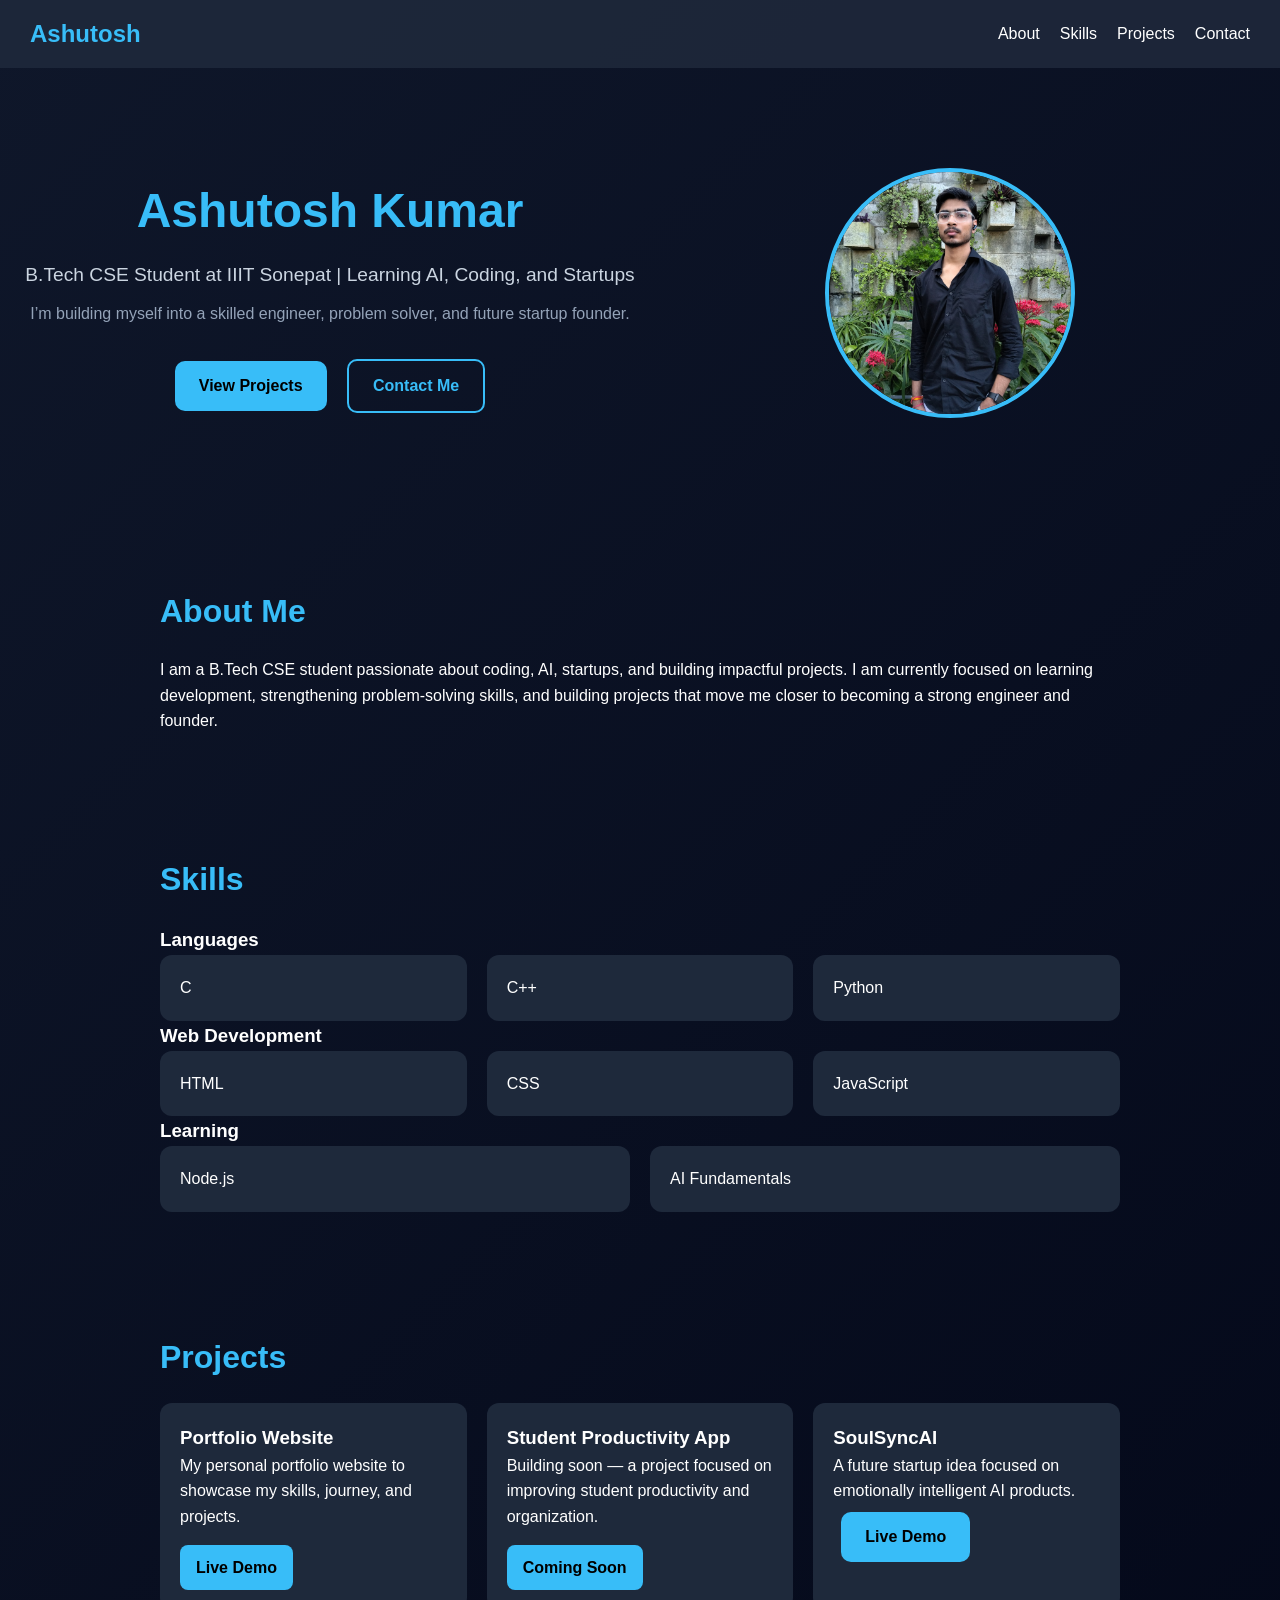
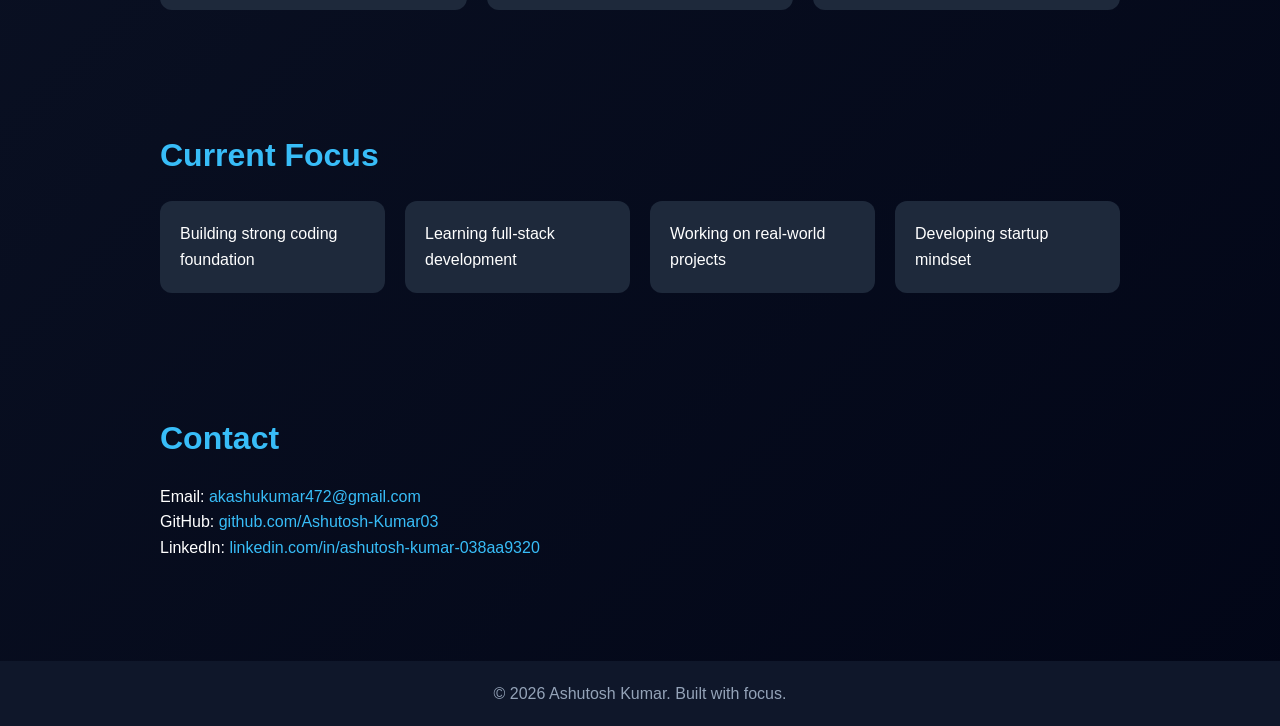
==== index.html @ 304433cd "Add startup landing page" ====
<!DOCTYPE html>
<html lang="en">
<head>
  <meta charset="UTF-8" />
  <meta name="viewport" content="width=device-width, initial-scale=1.0" />
  <title>Ashutosh Kumar | Portfolio</title>
  <link rel="stylesheet" href="style.css" />
</head>
<body>

  <header>
    <nav>
      <h2 class="logo">Ashutosh</h2>
      <ul>
        <li><a href="#about">About</a></li>
        <li><a href="#skills">Skills</a></li>
        <li><a href="#projects">Projects</a></li>
        <li><a href="#contact">Contact</a></li>
      </ul>
    </nav>
  </header>

  <section class="hero">
  <div class="hero-container">

    <div class="hero-left">
      <h1>Ashutosh Kumar</h1>
      <p class="tagline">B.Tech CSE Student at IIIT Sonepat | Learning AI, Coding, and Startups</p>
      <p class="hero-text">
        I’m building myself into a skilled engineer, problem solver, and future startup founder.
      </p>

      <div class="hero-buttons">
        <a href="#projects" class="btn">View Projects</a>
        <a href="#contact" class="btn btn-outline">Contact Me</a>
      </div>
    </div>

    <div class="hero-right">
      <img src="assets/profile.jpg" alt="Profile Image" />
    </div>

  </div>
</section>


  <section id="about" class="section">
    <h2>About Me</h2>
    <p>
      I am a B.Tech CSE student passionate about coding, AI, startups, and building impactful projects.
      I am currently focused on learning development, strengthening problem-solving skills, and building projects
      that move me closer to becoming a strong engineer and founder.
    </p>
  </section>

  <section id="skills" class="section">
  <h2>Skills</h2>

  <h3>Languages</h3>
  <div class="cards">
    <div class="card">C</div>
    <div class="card">C++</div>
    <div class="card">Python</div>
  </div>

  <h3>Web Development</h3>
  <div class="cards">
    <div class="card">HTML</div>
    <div class="card">CSS</div>
    <div class="card">JavaScript</div>
  </div>

  <h3>Learning</h3>
  <div class="cards">
    <div class="card">Node.js</div>
    <div class="card">AI Fundamentals</div>
  </div>

</section>


  <section id="projects" class="section">
    <h2>Projects</h2>
    <div class="cards">
      <div class="card">
        <h3>Portfolio Website</h3>
        <p>My personal portfolio website to showcase my skills, journey, and projects.</p>
        <a href="https://ashutosh-kumar03.github.io/ashutosh-portfolio/" target="_blank" class="project-btn">Live Demo</a>
      </div>

    


      <div class="card">
        <h3>Student Productivity App</h3>
        <p>Building soon — a project focused on improving student productivity and organization.</p>
        <a href="#" class="project-btn">Coming Soon</a>
      </div>

      <div class="card">
        <h3>SoulSyncAI</h3>
        <p>A future startup idea focused on emotionally intelligent AI products.</p>
        <a href="landingpage.html" class="btn"> Live Demo </a>
      </div>
    </div>
  </section>

  <section class="section">
  <h2>Current Focus</h2>
  <div class="cards">
    <div class="card">Building strong coding foundation</div>
    <div class="card">Learning full-stack development</div>
    <div class="card">Working on real-world projects</div>
    <div class="card">Developing startup mindset</div>
  </div>
</section>


  <section id="contact" class="section">
    <h2>Contact</h2>
    <p>Email: <a href="mailto:akashukumar472@gmail.com">akashukumar472@gmail.com</a></p>
    <p>GitHub: <a href="https://github.com/Ashutosh-Kumar03" target="_blank">github.com/Ashutosh-Kumar03</a></p>
    <p>LinkedIn: <a href="https://www.linkedin.com/in/ashutosh-kumar-038aa9320?utm_source=share&utm_campaign=share_via&utm_content=profile&utm_medium=android_app" target="_blank">linkedin.com/in/ashutosh-kumar-038aa9320</a>
  </section>

  <footer>
    <p>© 2026 Ashutosh Kumar. Built with focus.</p>
  </footer>

  <script src="script.js"></script>
</body>
</html>
---- style.css ----
* {
  margin: 0;
  padding: 0;
  box-sizing: border-box;
  font-family: Arial, sans-serif;
}

html {
  scroll-behavior: smooth;
}

body {
  background: linear-gradient(135deg, #0f172a, #020617);
  color: white;
  line-height: 1.6;
}

header {
  background-color: rgba(30, 41, 59, 0.9);
  padding: 15px 30px;
  position: sticky;
  top: 0;
}

nav {
  display: flex;
  justify-content: space-between;
  align-items: center;
  flex-wrap: wrap;
}

.logo {
  color: #38bdf8;
}

nav ul {
  list-style: none;
  display: flex;
  gap: 20px;
}

nav a {
  color: white;
  text-decoration: none;
  transition: 0.3s;
}

nav a:hover {
  color: #38bdf8;
}

.hero {
  text-align: center;
  padding: 100px 20px;
}

.hero h1 {
  font-size: 3rem;
  margin-bottom: 10px;
  color: #38bdf8;
}

.tagline {
  font-size: 1.2rem;
  margin-bottom: 10px;
  color: #cbd5e1;
}

.hero-text {
  max-width: 700px;
  margin: 0 auto 20px;
  color: #94a3b8;
}

.hero-buttons {
  margin-top: 25px;
}

.btn {
  display: inline-block;
  padding: 12px 24px;
  background-color: #38bdf8;
  color: black;
  text-decoration: none;
  border-radius: 10px;
  font-weight: bold;
  transition: 0.3s;
  margin: 8px;
}

.btn:hover {
  background-color: #0ea5e9;
  transform: scale(1.05);
}

.btn-outline {
  background: transparent;
  border: 2px solid #38bdf8;
  color: #38bdf8;
}

.btn-outline:hover {
  background-color: #38bdf8;
  color: black;
}

.section {
  padding: 60px 20px;
  max-width: 1000px;
  margin: auto;
}

.section h2 {
  margin-bottom: 20px;
  font-size: 2rem;
  color: #38bdf8;
}

.cards {
  display: grid;
  grid-template-columns: repeat(auto-fit, minmax(220px, 1fr));
  gap: 20px;
}

.card {
  background-color: #1e293b;
  padding: 20px;
  border-radius: 12px;
  transition: 0.3s;
}

.card:hover {
  transform: translateY(-8px);
  background-color: #334155;
}

.project-btn {
  display: inline-block;
  margin-top: 15px;
  padding: 10px 16px;
  background-color: #38bdf8;
  color: black;
  text-decoration: none;
  border-radius: 8px;
  font-weight: bold;
}

.project-btn:hover {
  background-color: #0ea5e9;
}

#contact a {
  color: #38bdf8;
  text-decoration: none;
}

#contact a:hover {
  text-decoration: underline;
}

footer {
  text-align: center;
  padding: 20px;
  background-color: #0f172a;
  margin-top: 40px;
  color: #94a3b8;
}

.hero-container {
  display: flex;
  align-items: center;
  justify-content: space-between;
  flex-wrap: wrap;
}

.hero-left {
  flex: 1;
  min-width: 300px;
}

.hero-right {
  flex: 1;
  text-align: center;
  min-width: 300px;
}

.hero-right img {
  width: 250px;
  height: 250px;
  border-radius: 50%;
  object-fit: cover;
  border: 4px solid #38bdf8;
}
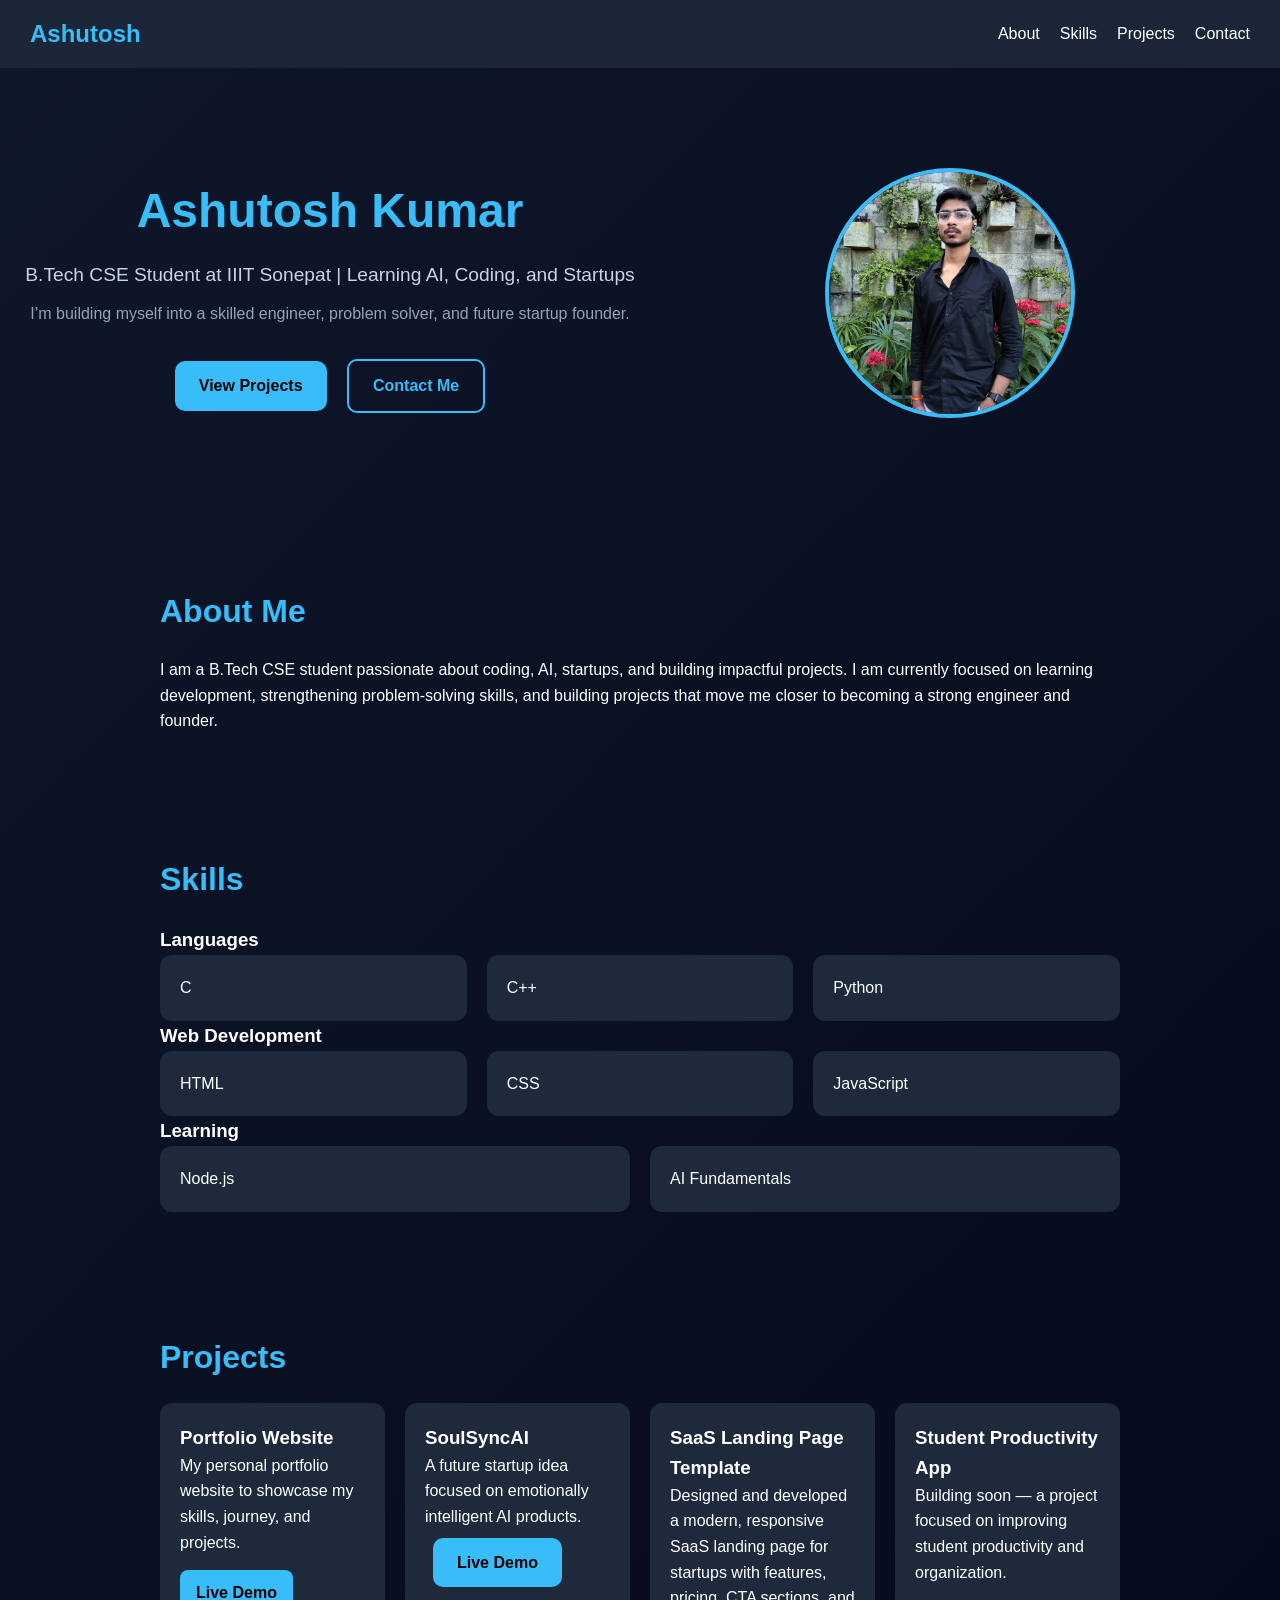
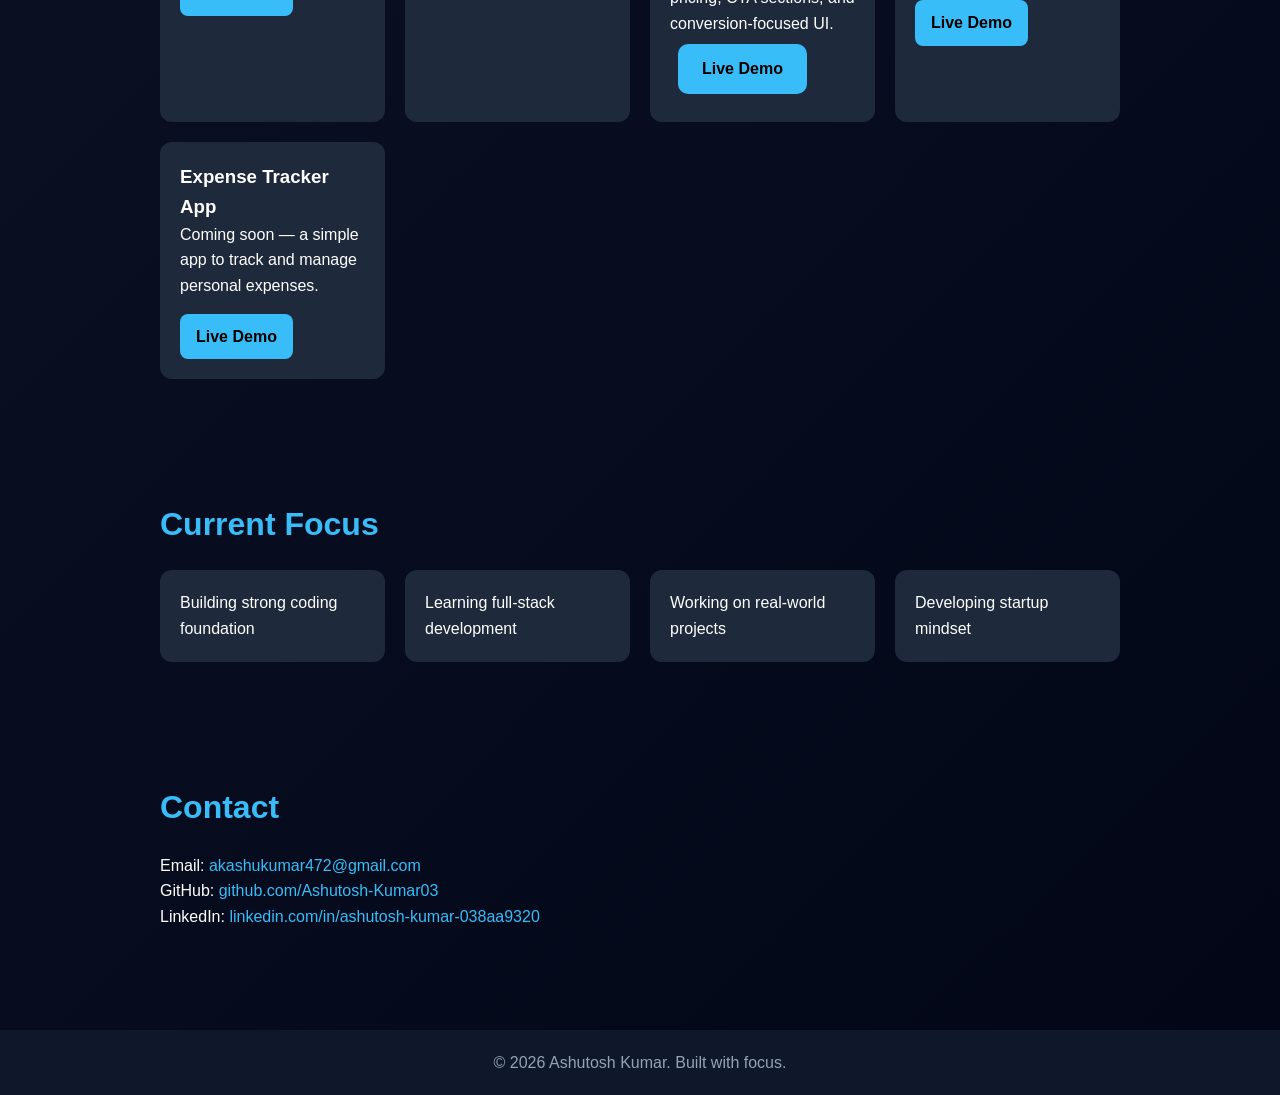
==== commit 7e32250a: "update projects details" ====
--- a/index.html
+++ b/index.html
@@ -91,17 +91,38 @@
     
 
 
-      <div class="card">
-        <h3>Student Productivity App</h3>
-        <p>Building soon — a project focused on improving student productivity and organization.</p>
-        <a href="#" class="project-btn">Coming Soon</a>
-      </div>
-
+      
       <div class="card">
         <h3>SoulSyncAI</h3>
         <p>A future startup idea focused on emotionally intelligent AI products.</p>
         <a href="landingpage.html" class="btn"> Live Demo </a>
       </div>
+
+      <div class="card">
+  <h3>SaaS Landing Page Template</h3>
+  <p>
+    Designed and developed a modern, responsive SaaS landing page for startups with features, pricing, CTA sections, and conversion-focused UI.
+  </p>
+
+  <div class="project-links">
+    <a href=" https://ashutosh-kumar03.github.io/SaaS-landing-page/" class="btn">Live Demo</a>
+    
+  </div>
+  </div>
+<div class="card">
+        <h3>Student Productivity App</h3>
+        <p>Building soon — a project focused on improving student productivity and organization.</p>
+        <a href=" https://ashutosh-kumar03.github.io/student-productivity-app/" class="project-btn">Live Demo</a>
+      </div>
+
+      <div class="card">
+        <h3>Expense Tracker App</h3>
+        <p>Coming soon — a simple app to track and manage personal expenses.</p>
+        <a href="https://ashutosh-kumar03.github.io/expense-tracker-app/" class="project-btn">Live Demo</a>
+
+
+</div>
+
     </div>
   </section>
 
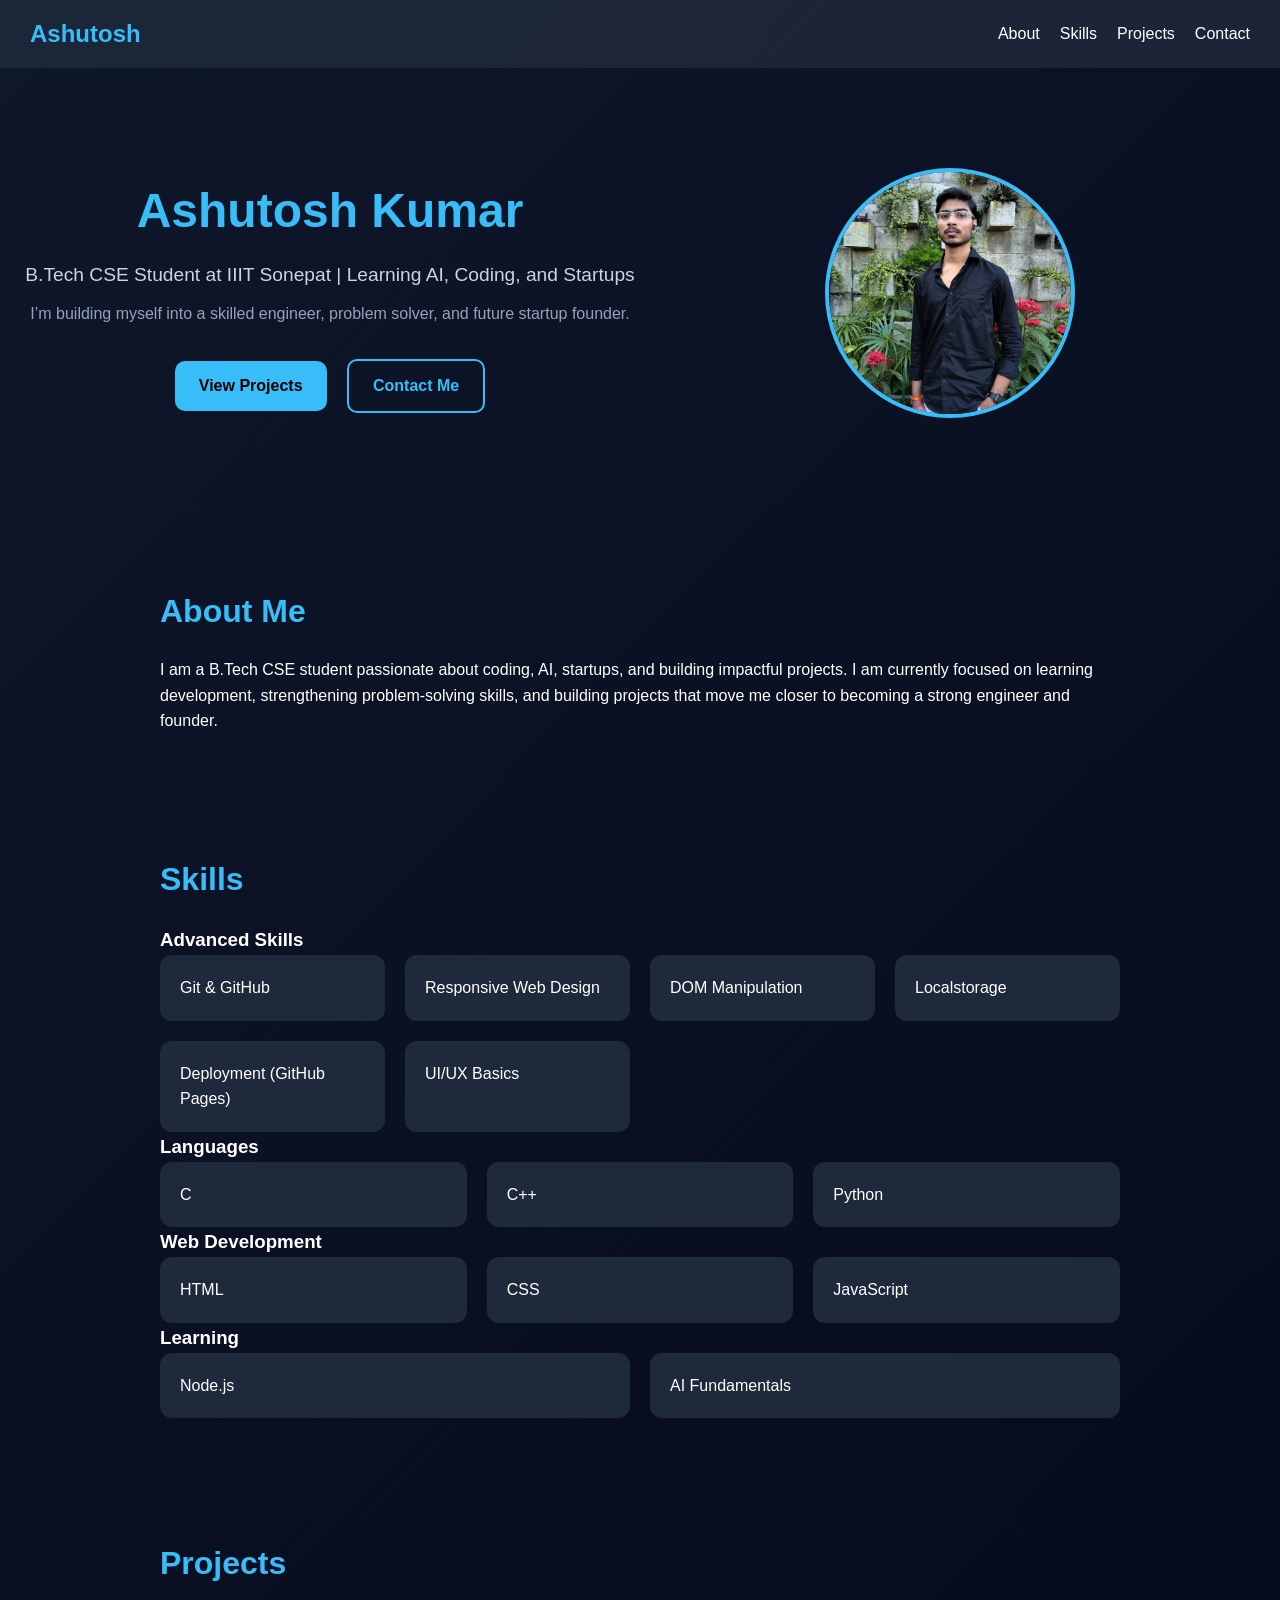
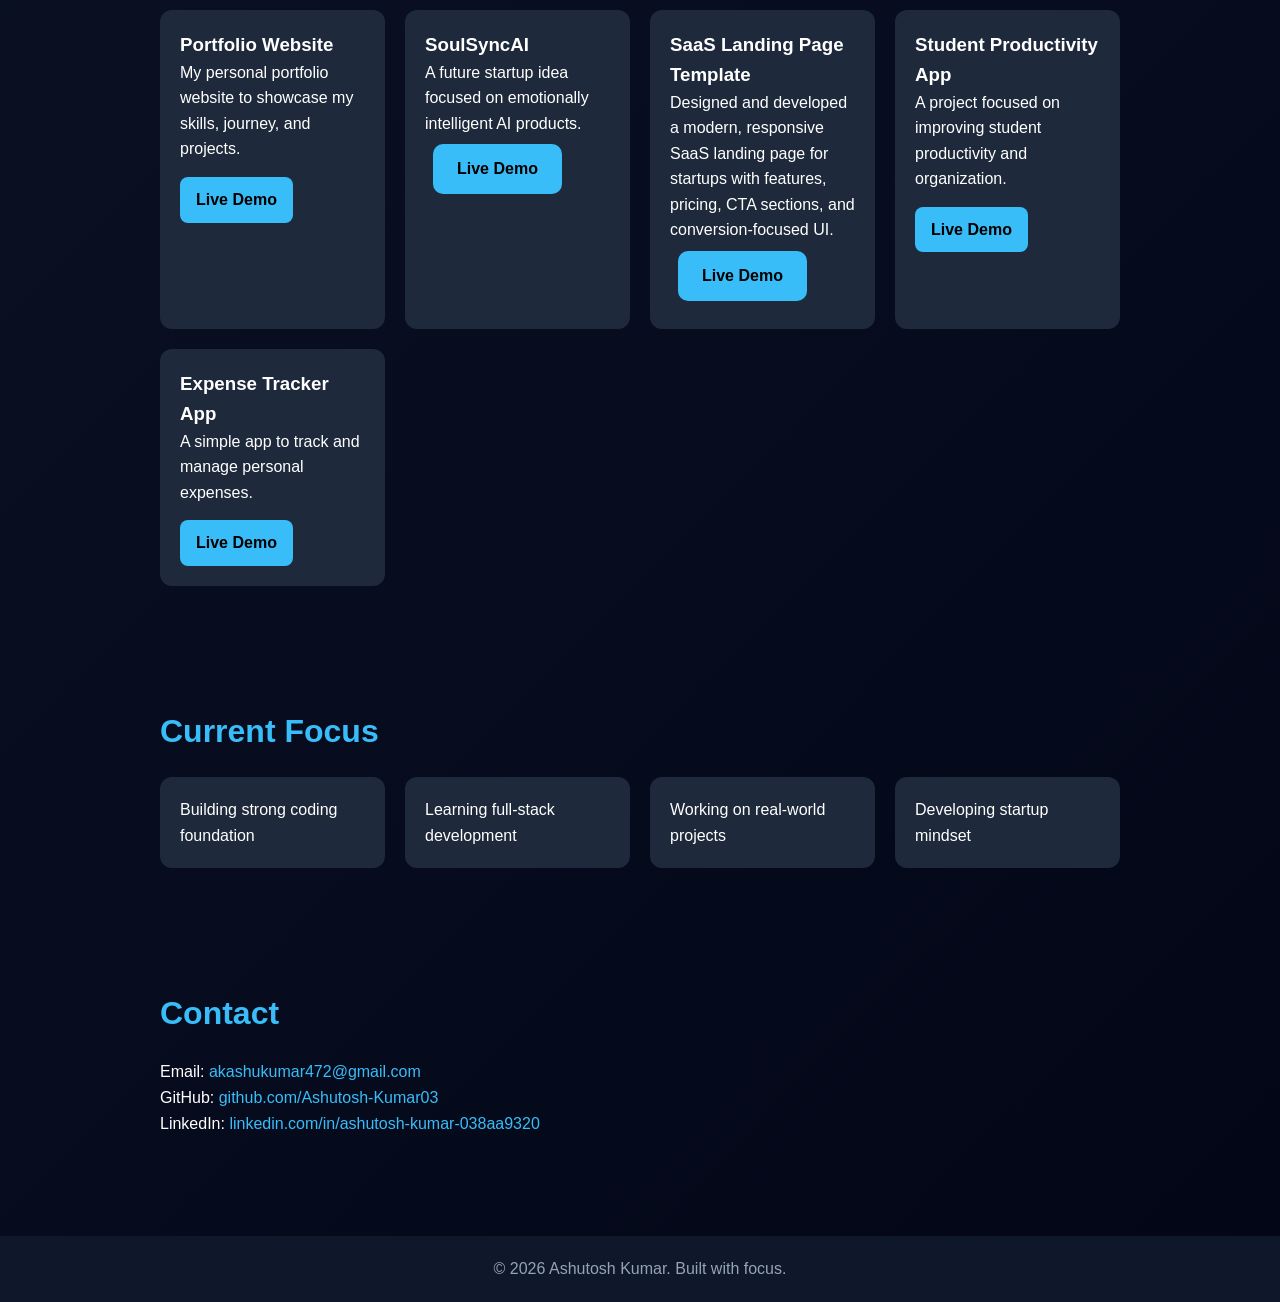
==== commit db7ad458: "upgrade skills" ====
--- a/index.html
+++ b/index.html
@@ -55,6 +55,16 @@
 
   <section id="skills" class="section">
   <h2>Skills</h2>
+<h3>Advanced Skills</h3>
+  <div class="cards">
+    <div class="card">Git & GitHub</div>
+    <div class="card">Responsive Web Design</div>
+    <div class="card">DOM Manipulation</div>
+    <div class="card">Localstorage</div>
+    <div class="card">Deployment (GitHub Pages)</div>
+    <div class="card">UI/UX Basics</div>
+    </div>
+
 
   <h3>Languages</h3>
   <div class="cards">
@@ -111,13 +121,13 @@
   </div>
 <div class="card">
         <h3>Student Productivity App</h3>
-        <p>Building soon — a project focused on improving student productivity and organization.</p>
+        <p>A project focused on improving student productivity and organization.</p>
         <a href=" https://ashutosh-kumar03.github.io/student-productivity-app/" class="project-btn">Live Demo</a>
       </div>
 
       <div class="card">
         <h3>Expense Tracker App</h3>
-        <p>Coming soon — a simple app to track and manage personal expenses.</p>
+        <p>A simple app to track and manage personal expenses.</p>
         <a href="https://ashutosh-kumar03.github.io/expense-tracker-app/" class="project-btn">Live Demo</a>
 
 
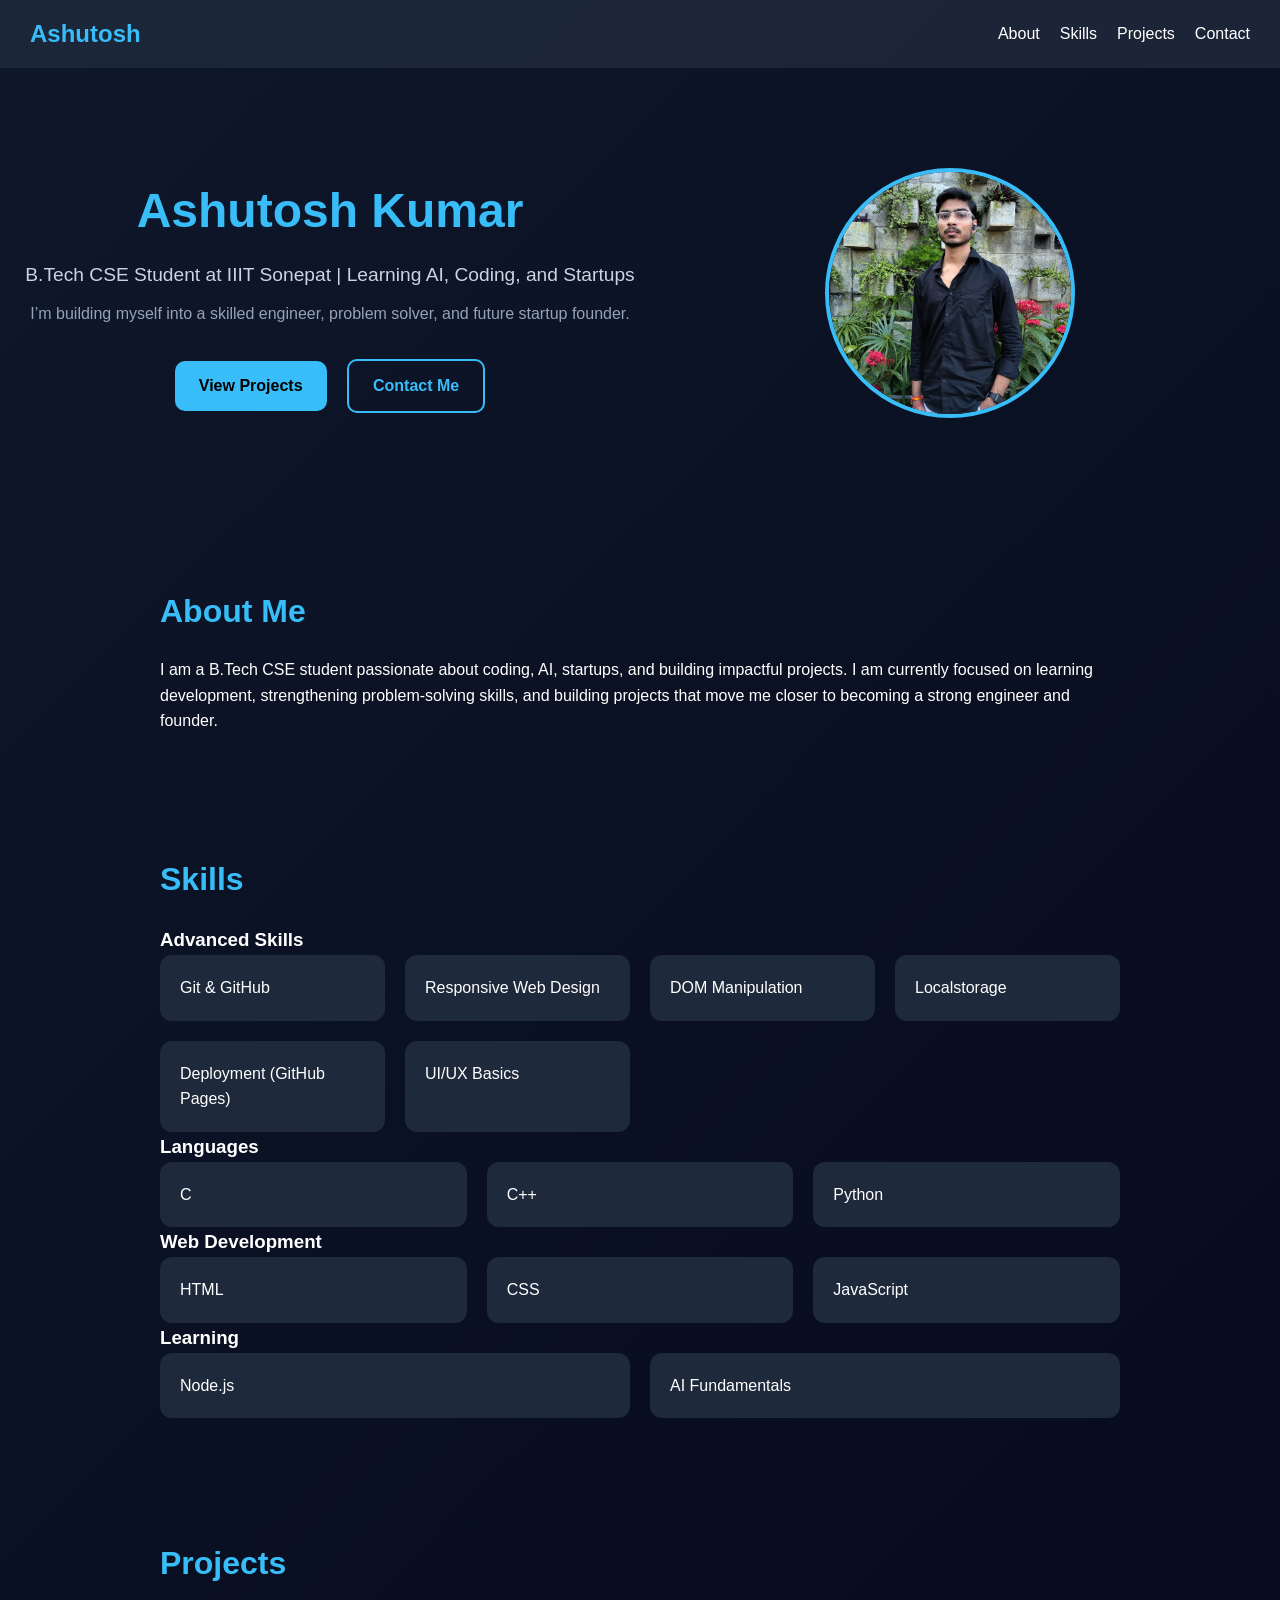
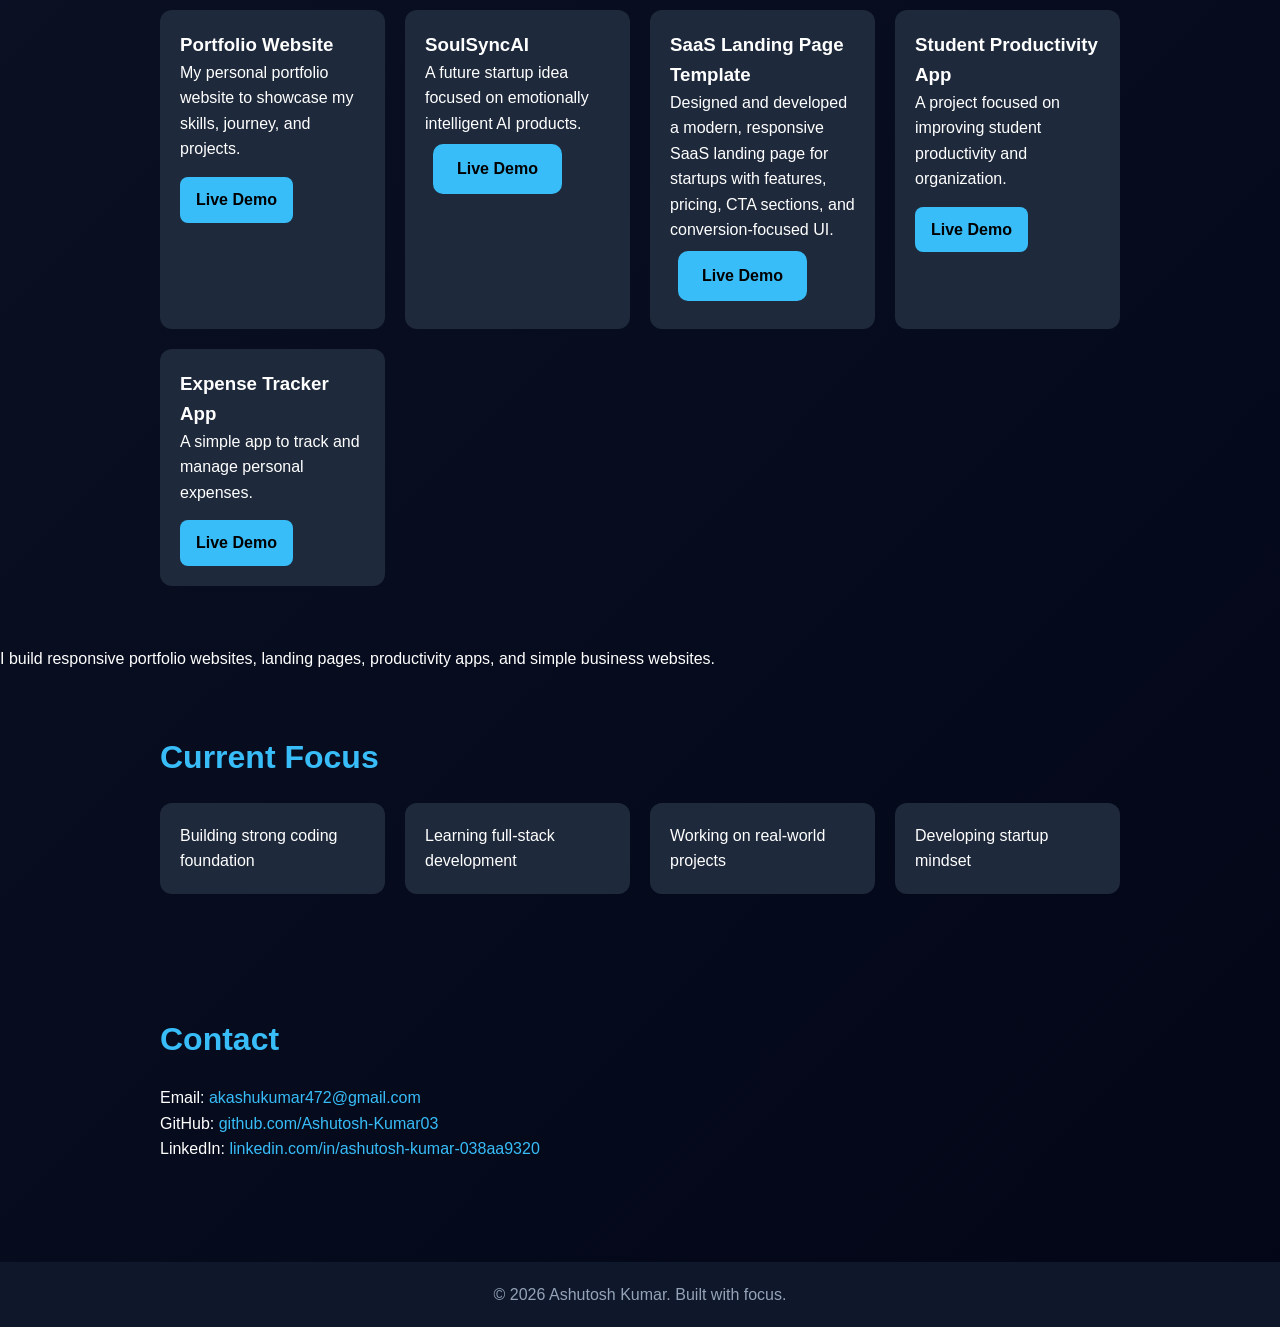
==== commit e6f92ada: "update UI" ====
--- a/index.html
+++ b/index.html
@@ -136,6 +136,8 @@
     </div>
   </section>
 
+  I build responsive portfolio websites, landing pages, productivity apps, and simple business websites.
+
   <section class="section">
   <h2>Current Focus</h2>
   <div class="cards">
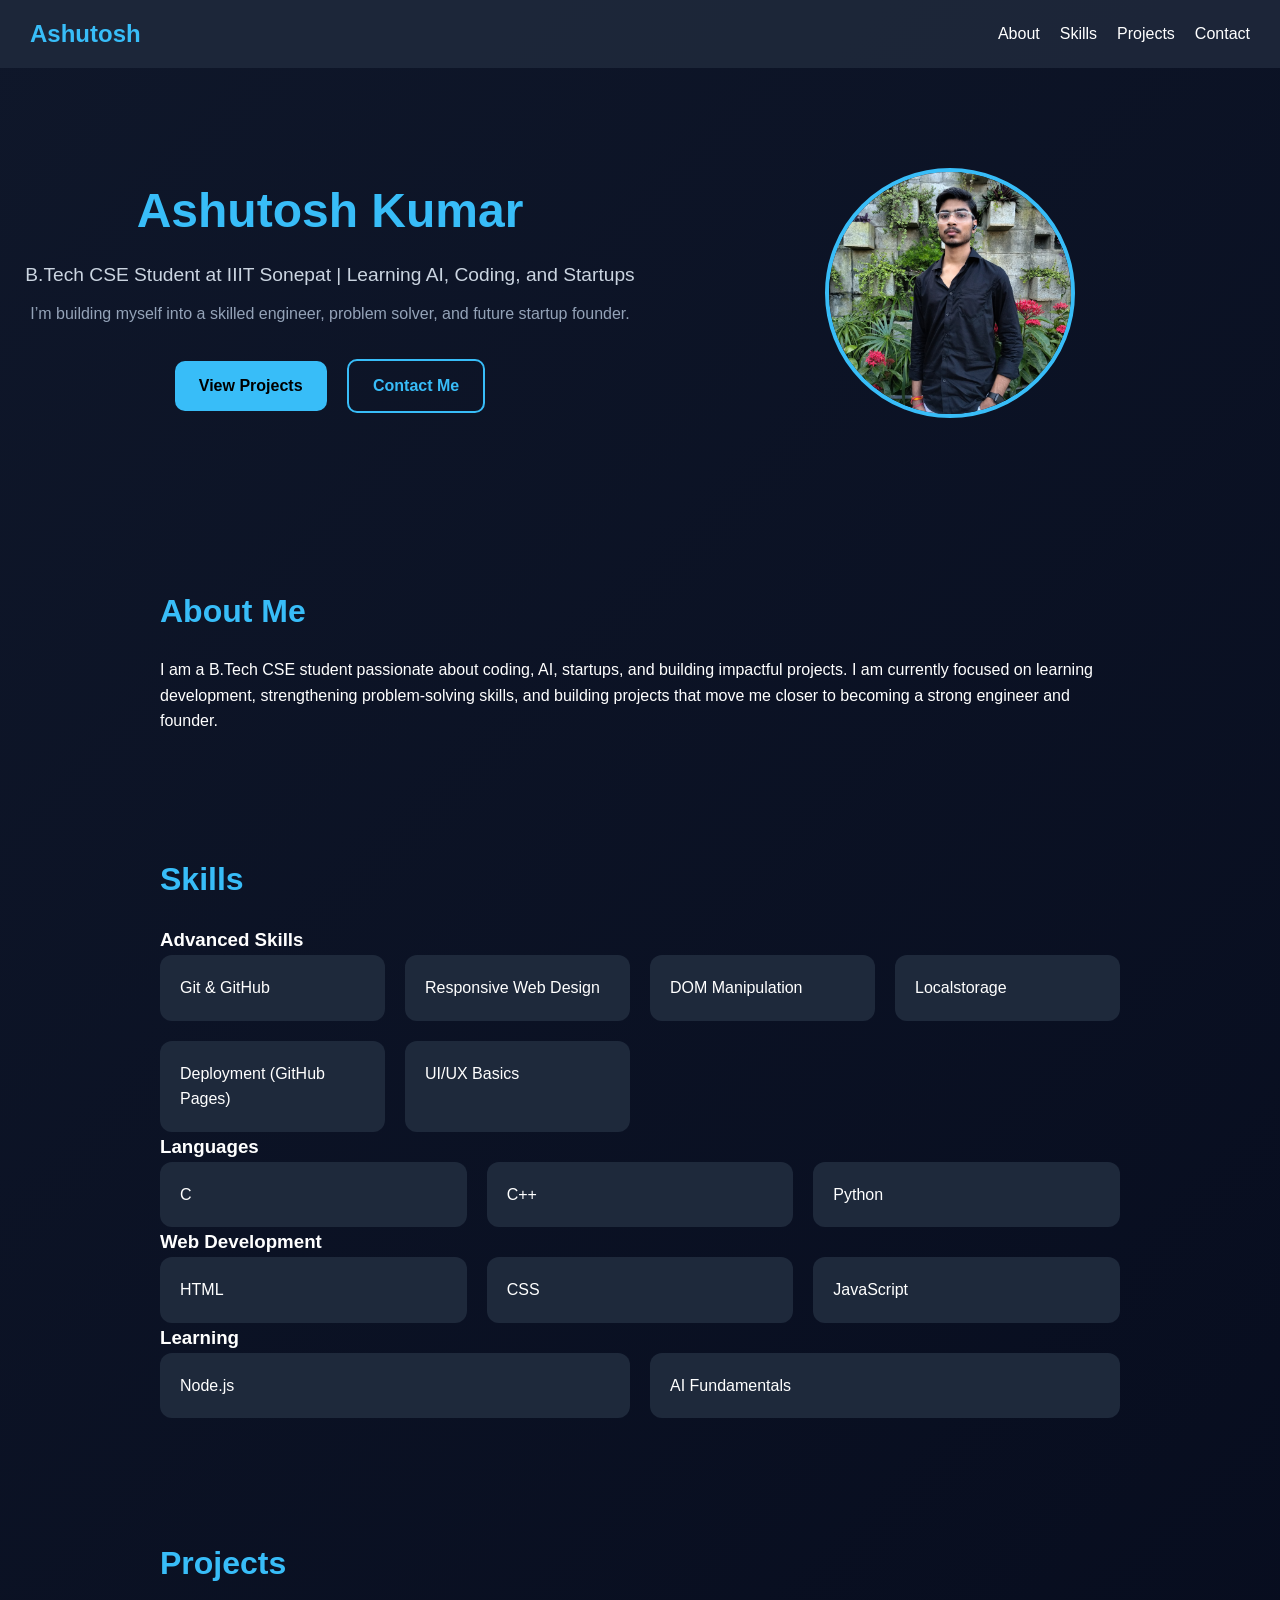
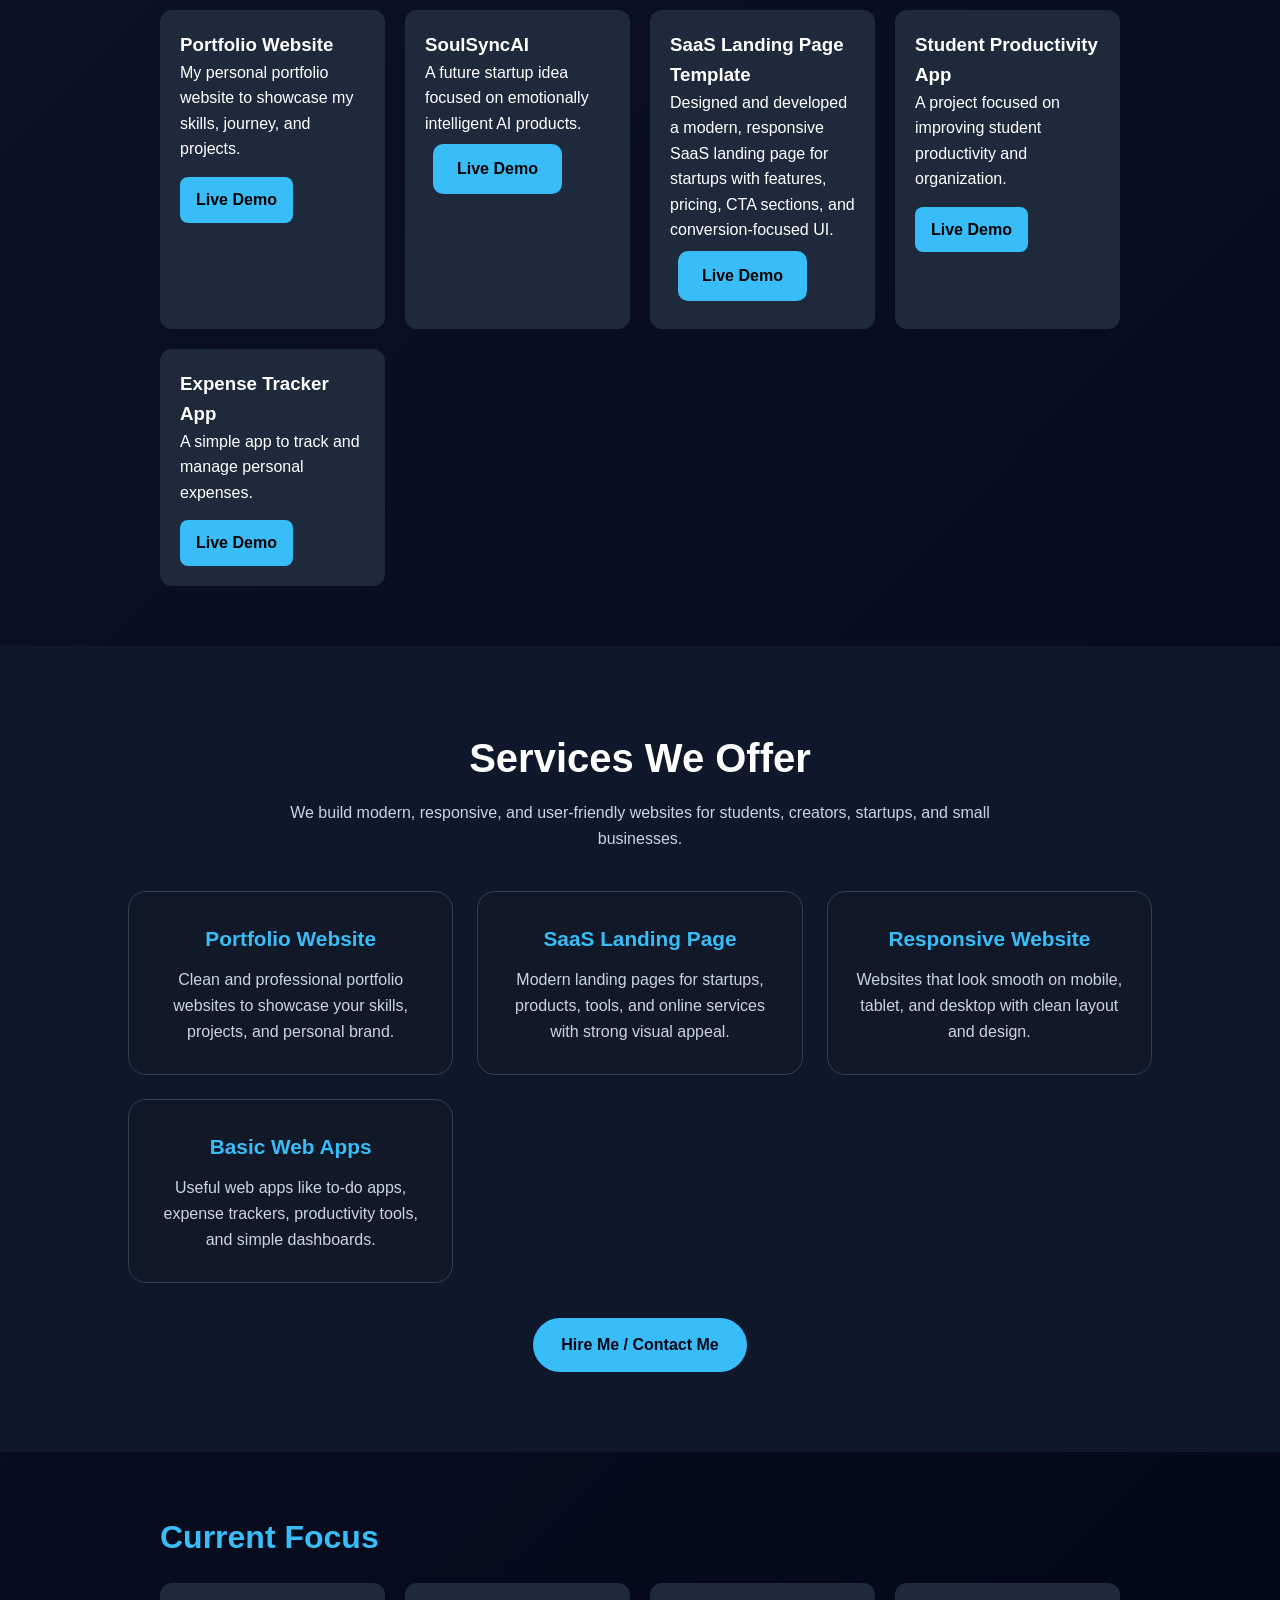
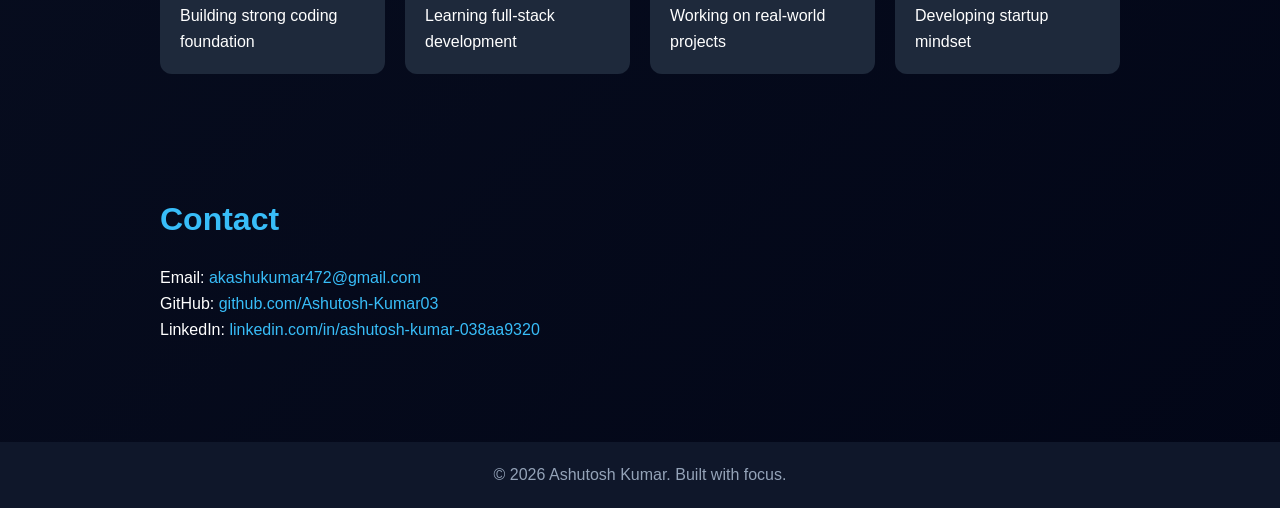
==== commit 728633ca: "update services" ====
--- a/index.html
+++ b/index.html
@@ -136,7 +136,37 @@
     </div>
   </section>
 
-  I build responsive portfolio websites, landing pages, productivity apps, and simple business websites.
+<section class="services" id="services">
+  <h2>Services We Offer</h2>
+  <p class="services-subtitle">
+    We build modern, responsive, and user-friendly websites for students, creators, startups, and small businesses.
+  </p>
+
+  <div class="services-container">
+    <div class="service-card">
+      <h3>Portfolio Website</h3>
+      <p>Clean and professional portfolio websites to showcase your skills, projects, and personal brand.</p>
+    </div>
+
+    <div class="service-card">
+      <h3>SaaS Landing Page</h3>
+      <p>Modern landing pages for startups, products, tools, and online services with strong visual appeal.</p>
+    </div>
+
+    <div class="service-card">
+      <h3>Responsive Website</h3>
+      <p>Websites that look smooth on mobile, tablet, and desktop with clean layout and design.</p>
+    </div>
+
+    <div class="service-card">
+      <h3>Basic Web Apps</h3>
+      <p>Useful web apps like to-do apps, expense trackers, productivity tools, and simple dashboards.</p>
+    </div>
+  </div>
+
+  <a href="#contact" class="services-btn">Hire Me / Contact Me</a>
+</section>
+  
 
   <section class="section">
   <h2>Current Focus</h2>
--- a/style.css
+++ b/style.css
@@ -148,6 +148,74 @@
 .project-btn:hover {
   background-color: #0ea5e9;
 }
+
+.services {
+  padding: 80px 10%;
+  text-align: center;
+  background: #0f172a;
+  color: white;
+}
+
+.services h2 {
+  font-size: 2.5rem;
+  margin-bottom: 10px;
+}
+
+.services-subtitle {
+  max-width: 700px;
+  margin: 0 auto 40px;
+  color: #cbd5e1;
+  font-size: 1rem;
+}
+
+.services-container {
+  display: grid;
+  grid-template-columns: repeat(auto-fit, minmax(240px, 1fr));
+  gap: 24px;
+  margin-bottom: 35px;
+}
+
+.service-card {
+  background: #111827;
+  padding: 30px 24px;
+  border-radius: 18px;
+  border: 1px solid #334155;
+  transition: 0.3s ease;
+}
+
+.service-card:hover {
+  transform: translateY(-8px);
+  border-color: #38bdf8;
+  box-shadow: 0 15px 35px rgba(56, 189, 248, 0.15);
+}
+
+.service-card h3 {
+  font-size: 1.3rem;
+  margin-bottom: 12px;
+  color: #38bdf8;
+}
+
+.service-card p {
+  color: #cbd5e1;
+  line-height: 1.6;
+}
+
+.services-btn {
+  display: inline-block;
+  padding: 14px 28px;
+  background: #38bdf8;
+  color: #020617;
+  text-decoration: none;
+  border-radius: 999px;
+  font-weight: 700;
+  transition: 0.3s ease;
+}
+
+.services-btn:hover {
+  background: white;
+  transform: scale(1.05);
+}
+
 
 #contact a {
   color: #38bdf8;
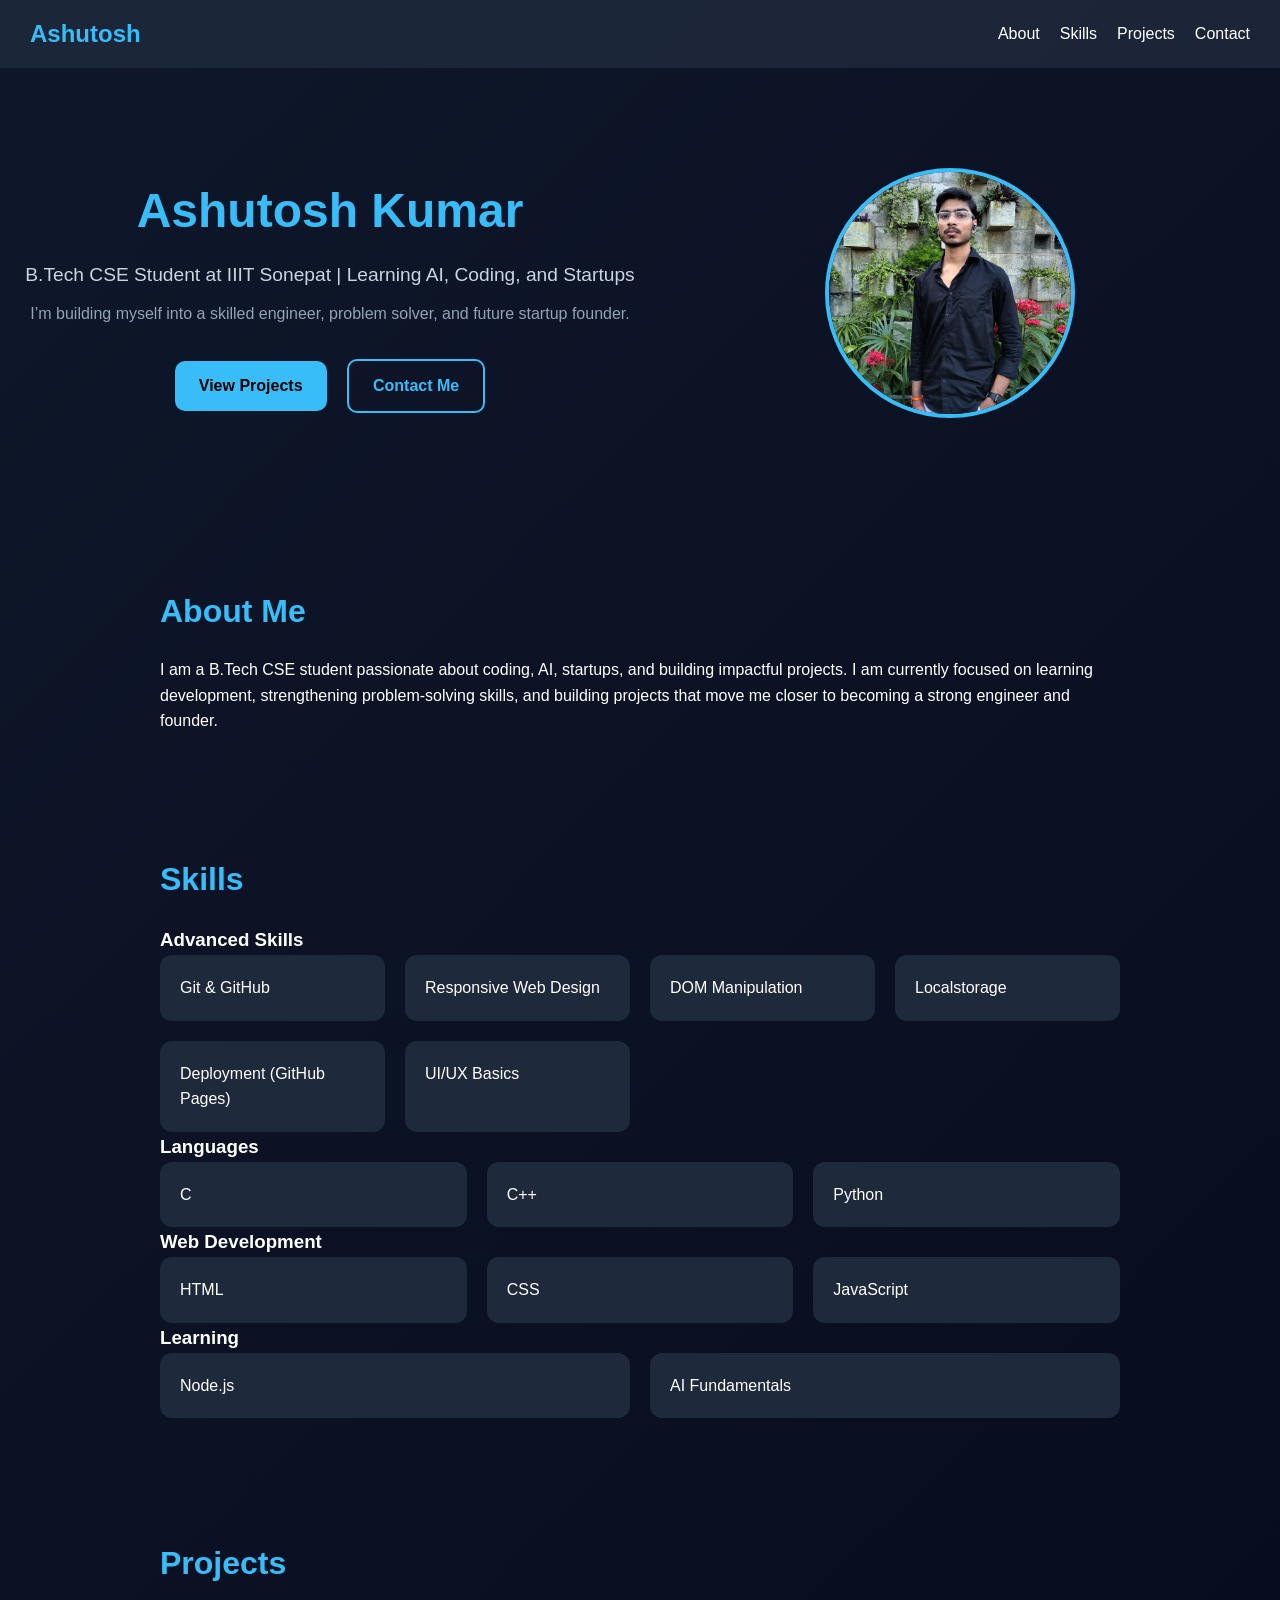
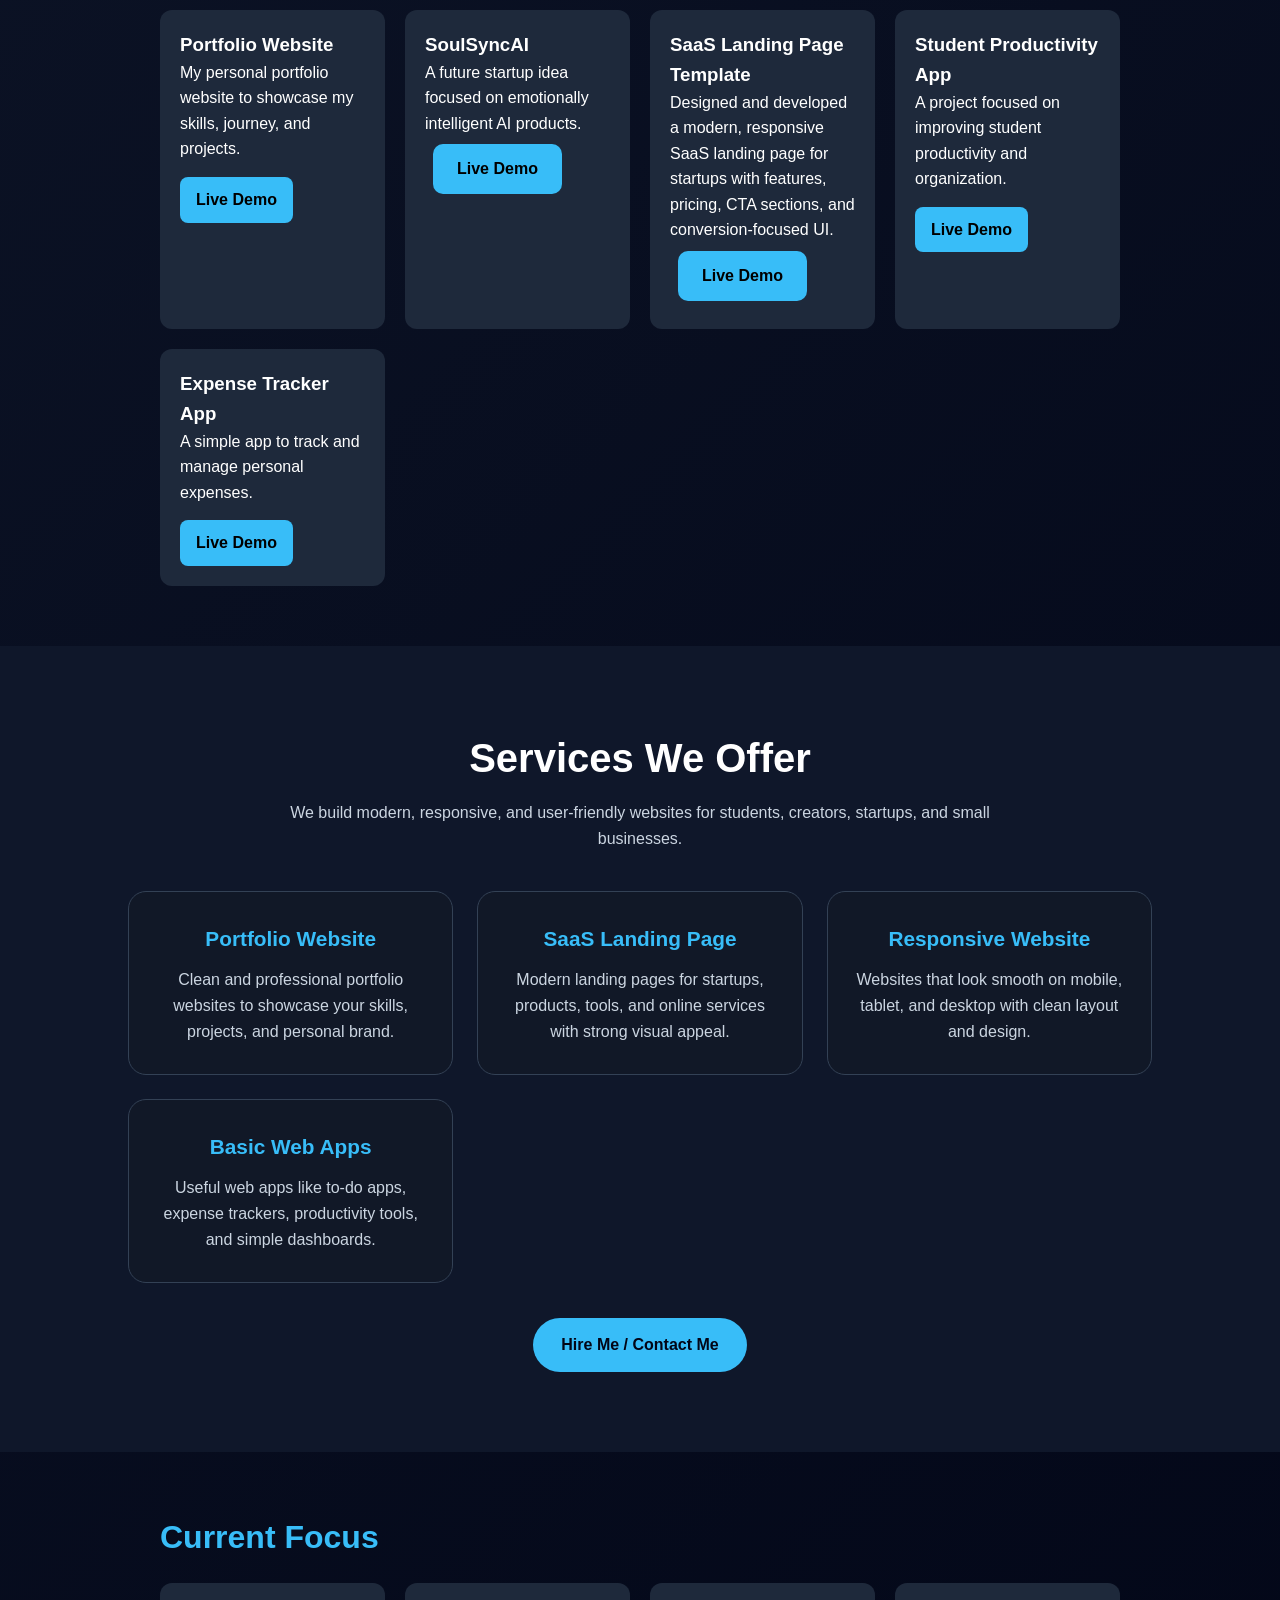
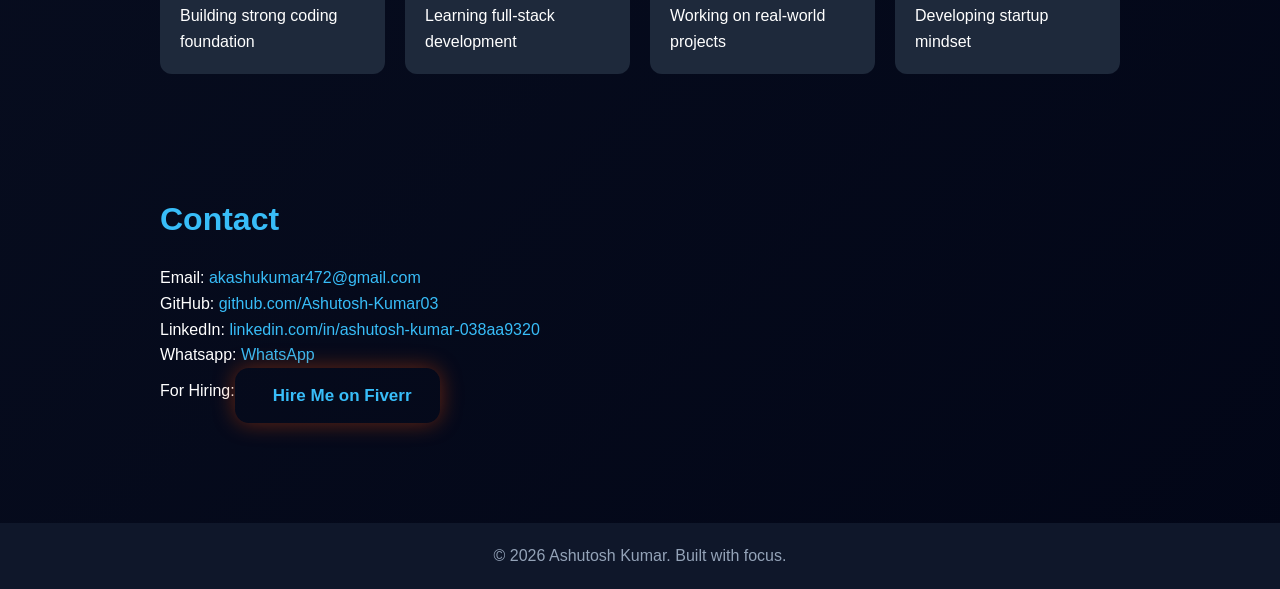
==== commit a5d3473c: "Add Fiverr" ====
--- a/index.html
+++ b/index.html
@@ -184,6 +184,12 @@
     <p>Email: <a href="mailto:akashukumar472@gmail.com">akashukumar472@gmail.com</a></p>
     <p>GitHub: <a href="https://github.com/Ashutosh-Kumar03" target="_blank">github.com/Ashutosh-Kumar03</a></p>
     <p>LinkedIn: <a href="https://www.linkedin.com/in/ashutosh-kumar-038aa9320?utm_source=share&utm_campaign=share_via&utm_content=profile&utm_medium=android_app" target="_blank">linkedin.com/in/ashutosh-kumar-038aa9320</a>
+      </p>
+      <p>Whatsapp: <a href="https://wa.me/918602227069" target="_blank"> WhatsApp</a></p>
+<p>For Hiring:<a href="https://www.fiverr.com/s/AymLYyq" target="_blank" class="hire-fiverr-btn">
+  <span class="fiverr-dot"></span>
+  Hire Me on Fiverr
+</a></p>
   </section>
 
   <footer>
--- a/style.css
+++ b/style.css
@@ -226,6 +226,8 @@
   text-decoration: underline;
 }
 
+
+
 footer {
   text-align: center;
   padding: 20px;
@@ -258,4 +260,26 @@
   border-radius: 50%;
   object-fit: cover;
   border: 4px solid #38bdf8;
-}+}
+
+.hire-fiverr-btn {
+  display: inline-flex;
+  align-items: center;
+  gap: 10px;
+  padding: 14px 28px;
+  background: linear-gradient(135deg, #07f04d);
+  color: #d10606;
+  text-decoration: none;
+  font-size: 17px;
+  font-weight: 800;
+  border-radius: 14px;
+  border: none;
+  box-shadow: 0 0 22px rgba(221, 71, 7, 0.45);
+  transition: 0.3s ease;
+}
+
+.hire-fiverr-btn:hover {
+  transform: translateY(-4px) scale(1.03);
+  box-shadow: 0 0 35px rgba(29, 191, 115, 0.65);
+}
+
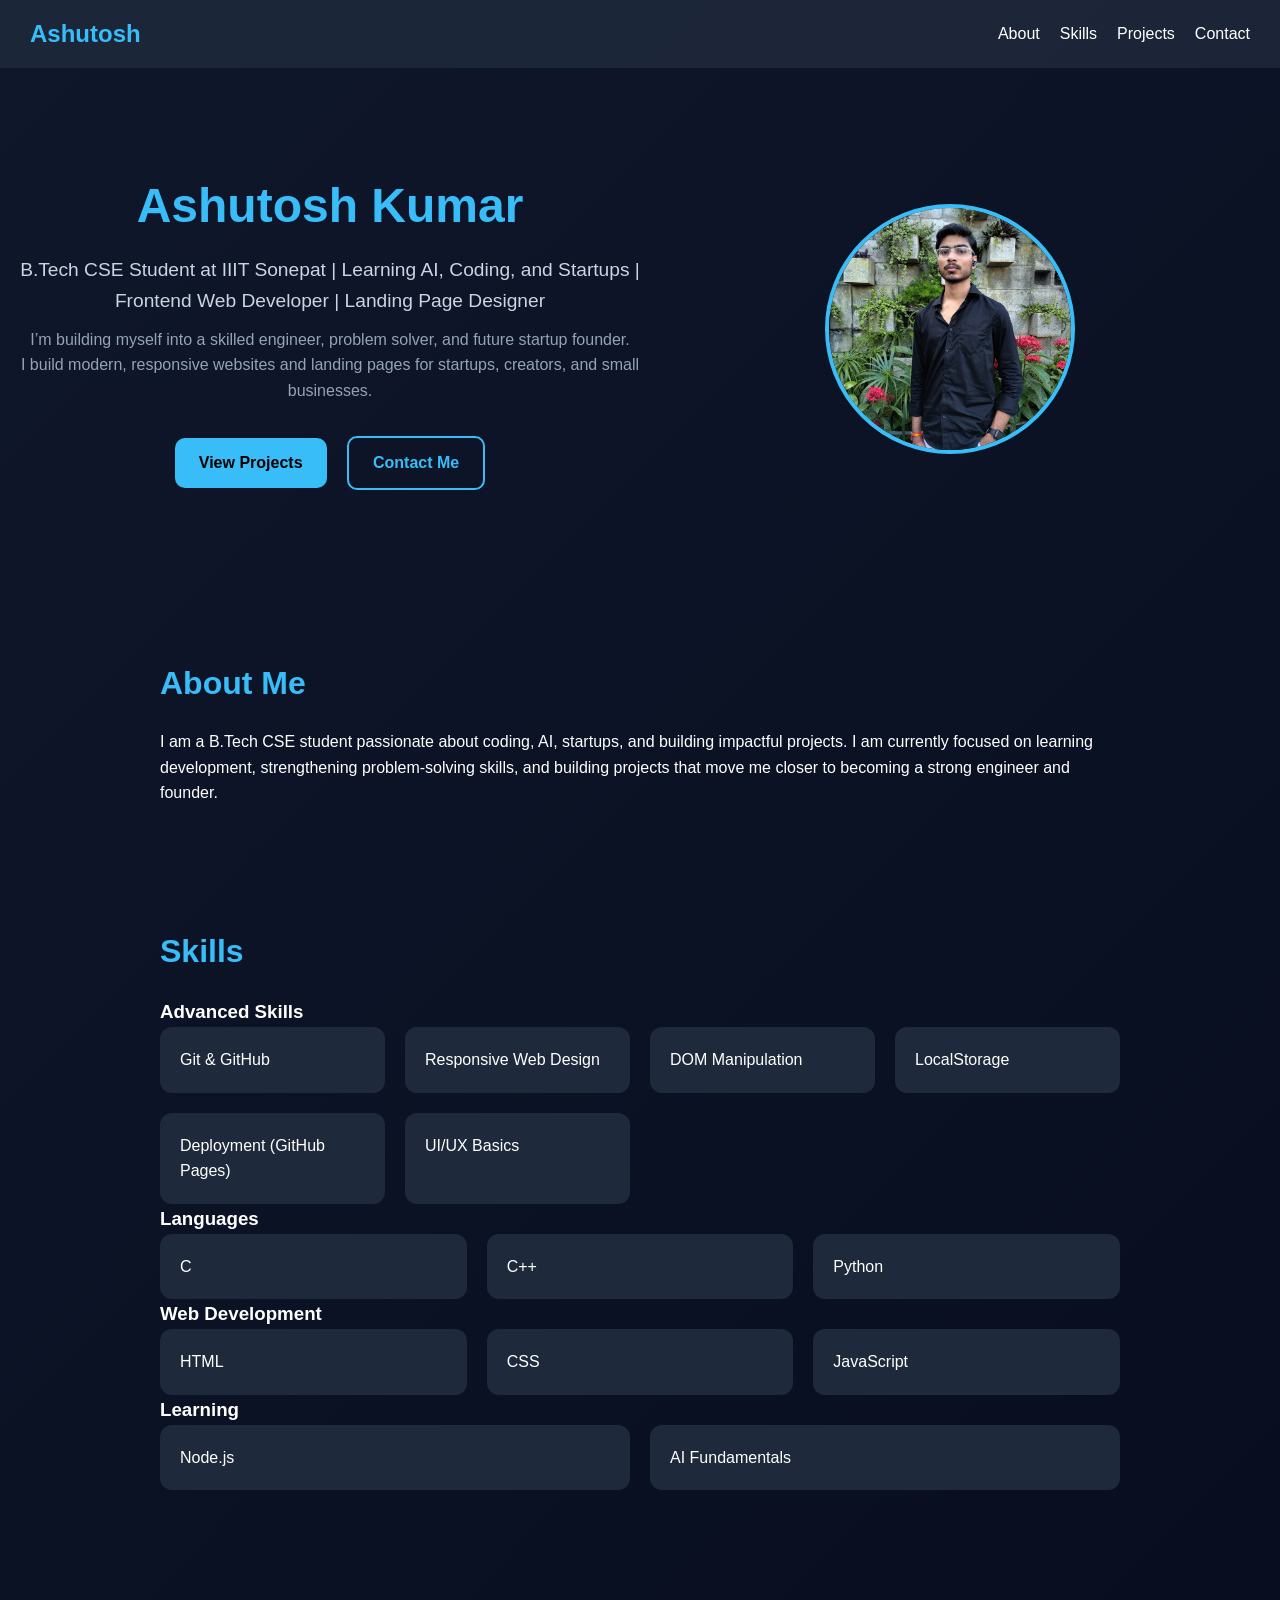
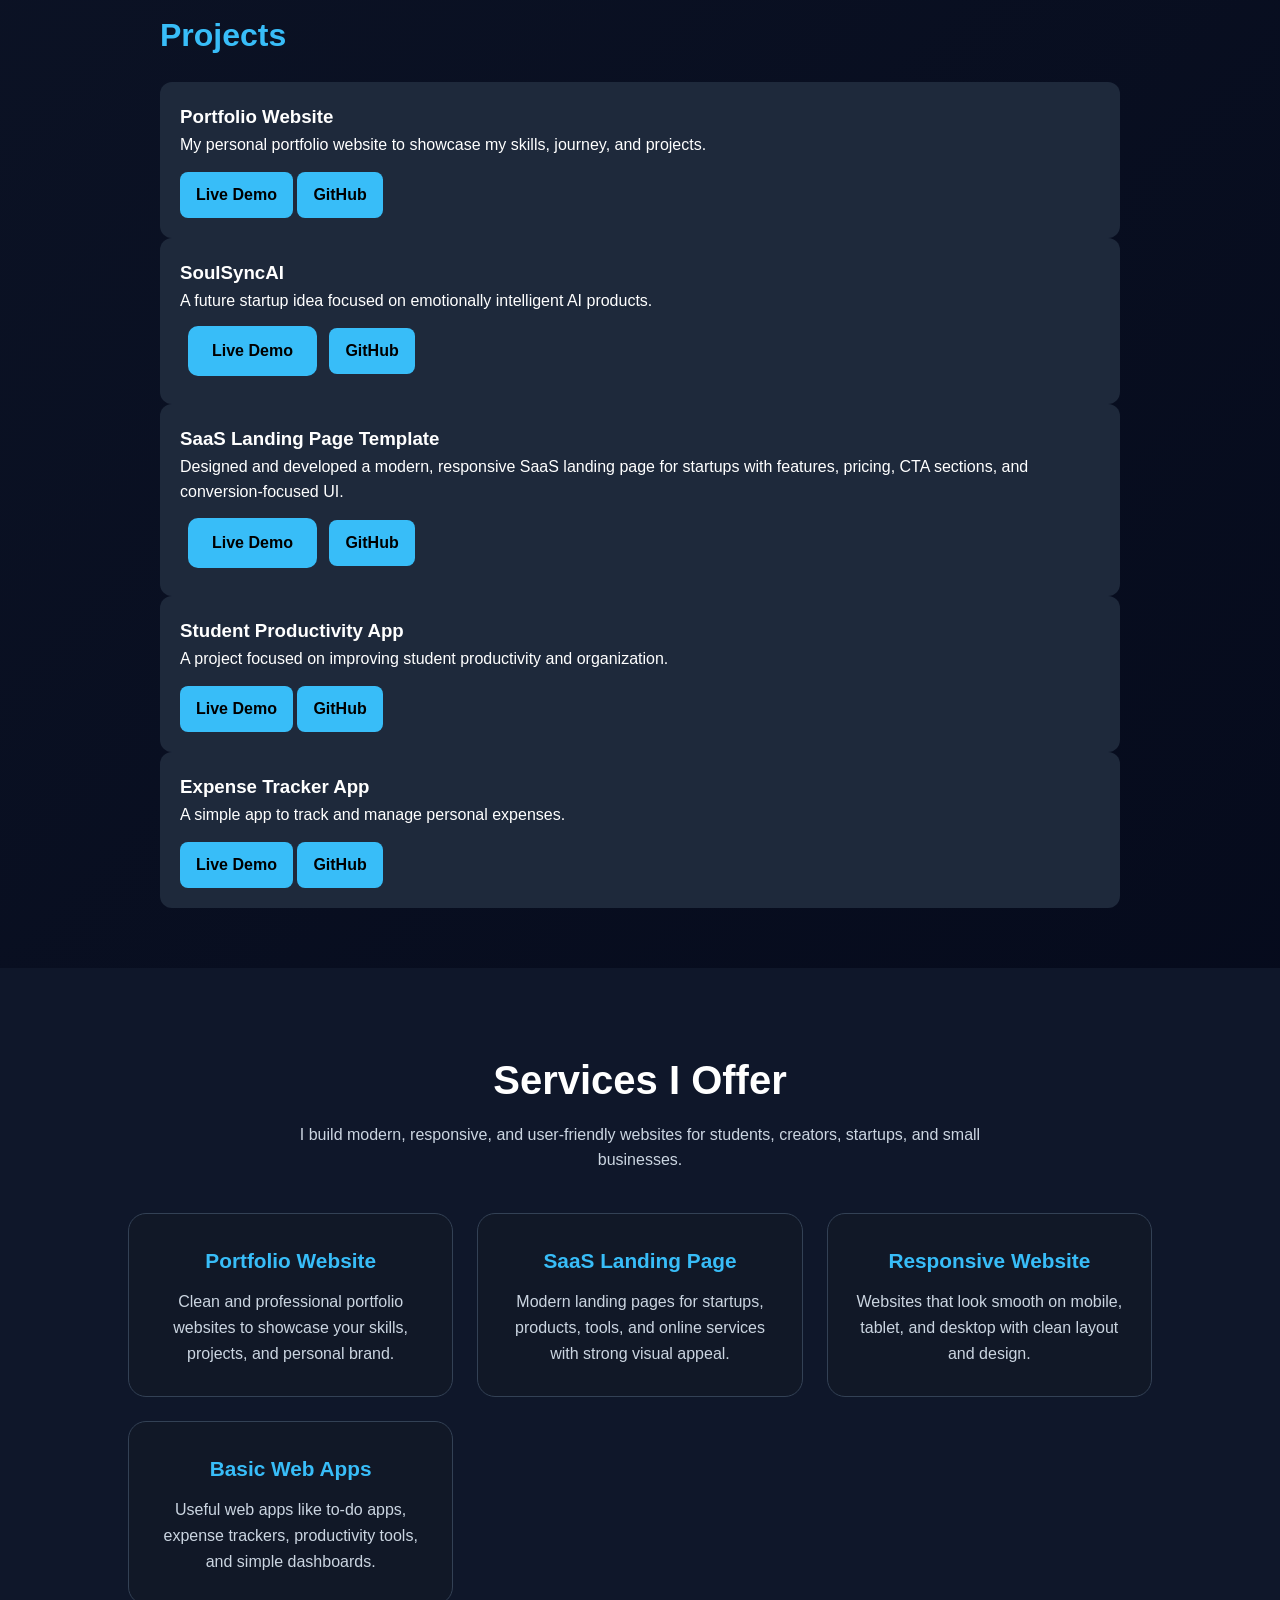
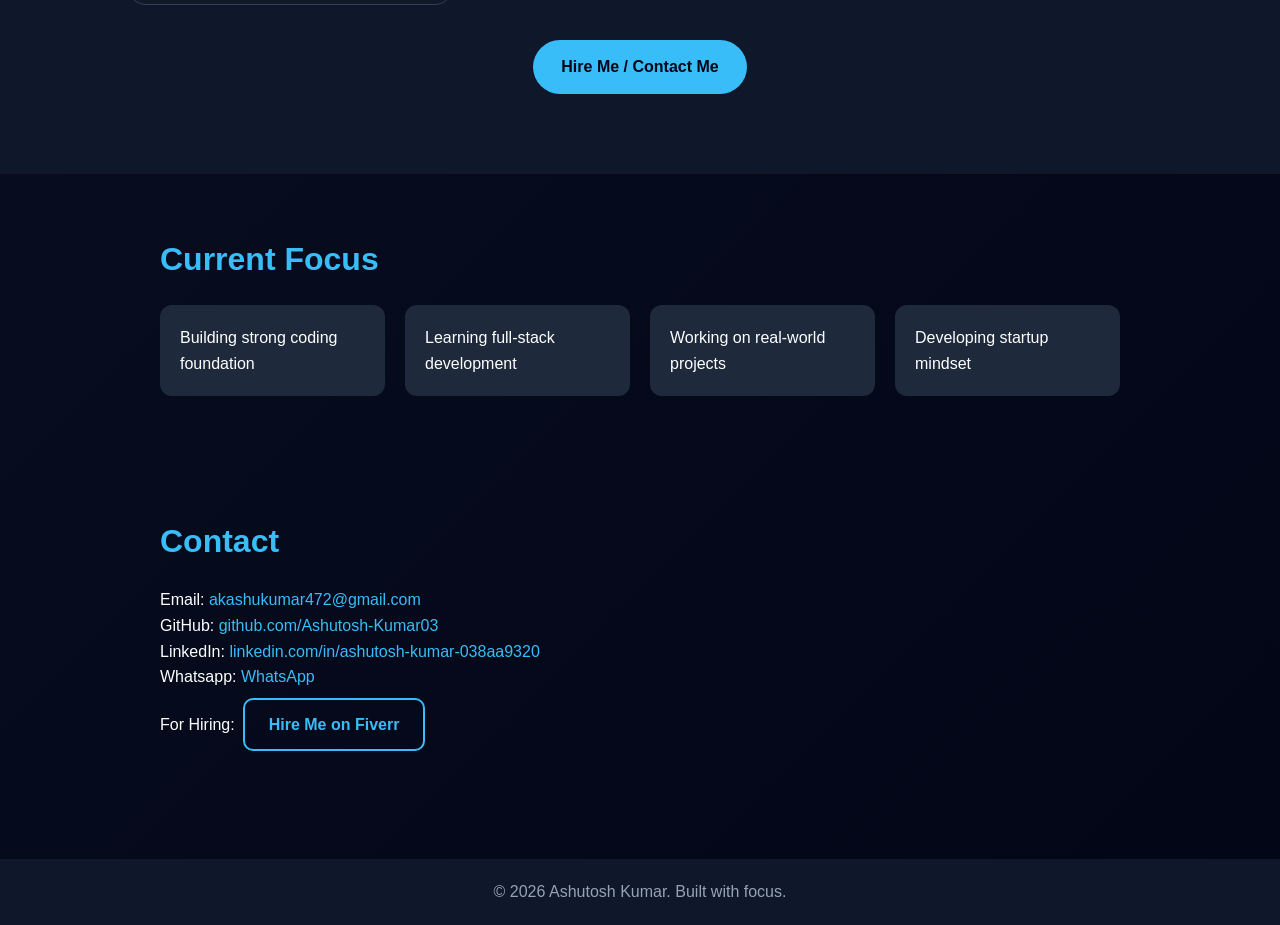
==== commit 6aa700c6: "improvements" ====
--- a/index.html
+++ b/index.html
@@ -25,9 +25,10 @@
 
     <div class="hero-left">
       <h1>Ashutosh Kumar</h1>
-      <p class="tagline">B.Tech CSE Student at IIIT Sonepat | Learning AI, Coding, and Startups</p>
+      <p class="tagline">B.Tech CSE Student at IIIT Sonepat | Learning AI, Coding, and Startups | Frontend Web Developer | Landing Page Designer </p>
       <p class="hero-text">
-        I’m building myself into a skilled engineer, problem solver, and future startup founder.
+        I’m building myself into a skilled engineer, problem solver, and future startup founder.<br>
+       I build modern, responsive websites and landing pages for startups, creators, and small businesses.
       </p>
 
       <div class="hero-buttons">
@@ -60,7 +61,7 @@
     <div class="card">Git & GitHub</div>
     <div class="card">Responsive Web Design</div>
     <div class="card">DOM Manipulation</div>
-    <div class="card">Localstorage</div>
+    <div class="card">LocalStorage</div>
     <div class="card">Deployment (GitHub Pages)</div>
     <div class="card">UI/UX Basics</div>
     </div>
@@ -96,6 +97,11 @@
         <h3>Portfolio Website</h3>
         <p>My personal portfolio website to showcase my skills, journey, and projects.</p>
         <a href="https://ashutosh-kumar03.github.io/ashutosh-portfolio/" target="_blank" class="project-btn">Live Demo</a>
+        <a href="https://github.com/Ashutosh-Kumar03/ashutosh-portfolio" target="_blank" class="project-btn">
+      GitHub
+    </a>
+  </div>
+</div>
       </div>
 
     
@@ -106,6 +112,11 @@
         <h3>SoulSyncAI</h3>
         <p>A future startup idea focused on emotionally intelligent AI products.</p>
         <a href="landingpage.html" class="btn"> Live Demo </a>
+        <a href="https://github.com/Ashutosh-Kumar03/SoulSyncAI-landing-page" target="_blank" class="project-btn">
+      GitHub
+    </a>
+  </div>
+</div>
       </div>
 
       <div class="card">
@@ -116,19 +127,30 @@
 
   <div class="project-links">
     <a href=" https://ashutosh-kumar03.github.io/SaaS-landing-page/" class="btn">Live Demo</a>
-    
+     <a href="https://github.com/Ashutosh-Kumar03/SaaS-landing-page" target="_blank" class="project-btn ">
+      GitHub</a></div></div>
   </div>
   </div>
 <div class="card">
         <h3>Student Productivity App</h3>
         <p>A project focused on improving student productivity and organization.</p>
         <a href=" https://ashutosh-kumar03.github.io/student-productivity-app/" class="project-btn">Live Demo</a>
+        <a href="https://github.com/Ashutosh-Kumar03/student-productivity-app" target="_blank" class="project-btn">
+      GitHub
+    </a>
+  </div>
+</div>
       </div>
 
       <div class="card">
         <h3>Expense Tracker App</h3>
         <p>A simple app to track and manage personal expenses.</p>
         <a href="https://ashutosh-kumar03.github.io/expense-tracker-app/" class="project-btn">Live Demo</a>
+        <a href="https://github.com/Ashutosh-Kumar03/expense-tracker-app" target="_blank" class="project-btn">
+      GitHub
+    </a>
+  </div>
+</div>
 
 
 </div>
@@ -137,9 +159,9 @@
   </section>
 
 <section class="services" id="services">
-  <h2>Services We Offer</h2>
+  <h2>Services I Offer</h2>
   <p class="services-subtitle">
-    We build modern, responsive, and user-friendly websites for students, creators, startups, and small businesses.
+    I build modern, responsive, and user-friendly websites for students, creators, startups, and small businesses.
   </p>
 
   <div class="services-container">
@@ -186,10 +208,11 @@
     <p>LinkedIn: <a href="https://www.linkedin.com/in/ashutosh-kumar-038aa9320?utm_source=share&utm_campaign=share_via&utm_content=profile&utm_medium=android_app" target="_blank">linkedin.com/in/ashutosh-kumar-038aa9320</a>
       </p>
       <p>Whatsapp: <a href="https://wa.me/918602227069" target="_blank"> WhatsApp</a></p>
-<p>For Hiring:<a href="https://www.fiverr.com/s/AymLYyq" target="_blank" class="hire-fiverr-btn">
+<div><p>For Hiring:<a href="https://www.fiverr.com/s/AymLYyq" target="_blank" class="btn btn-outline">
   <span class="fiverr-dot"></span>
   Hire Me on Fiverr
 </a></p>
+</div>
   </section>
 
   <footer>
--- a/style.css
+++ b/style.css
@@ -262,24 +262,40 @@
   border: 4px solid #38bdf8;
 }
 
-.hire-fiverr-btn {
-  display: inline-flex;
-  align-items: center;
-  gap: 10px;
-  padding: 14px 28px;
-  background: linear-gradient(135deg, #07f04d);
-  color: #d10606;
-  text-decoration: none;
-  font-size: 17px;
-  font-weight: 800;
-  border-radius: 14px;
-  border: none;
-  box-shadow: 0 0 22px rgba(221, 71, 7, 0.45);
-  transition: 0.3s ease;
-}
-
-.hire-fiverr-btn:hover {
-  transform: translateY(-4px) scale(1.03);
-  box-shadow: 0 0 35px rgba(29, 191, 115, 0.65);
-}
-
+.hero-text {
+  max-width: 700px;
+  margin: 0 auto 20px;
+  color: #94a3b8;
+}
+
+.hero-buttons {
+  margin-top: 25px;
+}
+
+.btn {
+  display: inline-block;
+  padding: 12px 24px;
+  background-color: #38bdf8;
+  color: black;
+  text-decoration: none;
+  border-radius: 10px;
+  font-weight: bold;
+  transition: 0.3s;
+  margin: 8px;
+}
+
+.btn:hover {
+  background-color: #0ea5e9;
+  transform: scale(1.05);
+}
+
+.btn-outline {
+  background: transparent;
+  border: 2px solid #38bdf8;
+  color: #38bdf8;
+}
+
+.btn-outline:hover {
+  background-color: #060707;
+  color: black;
+}
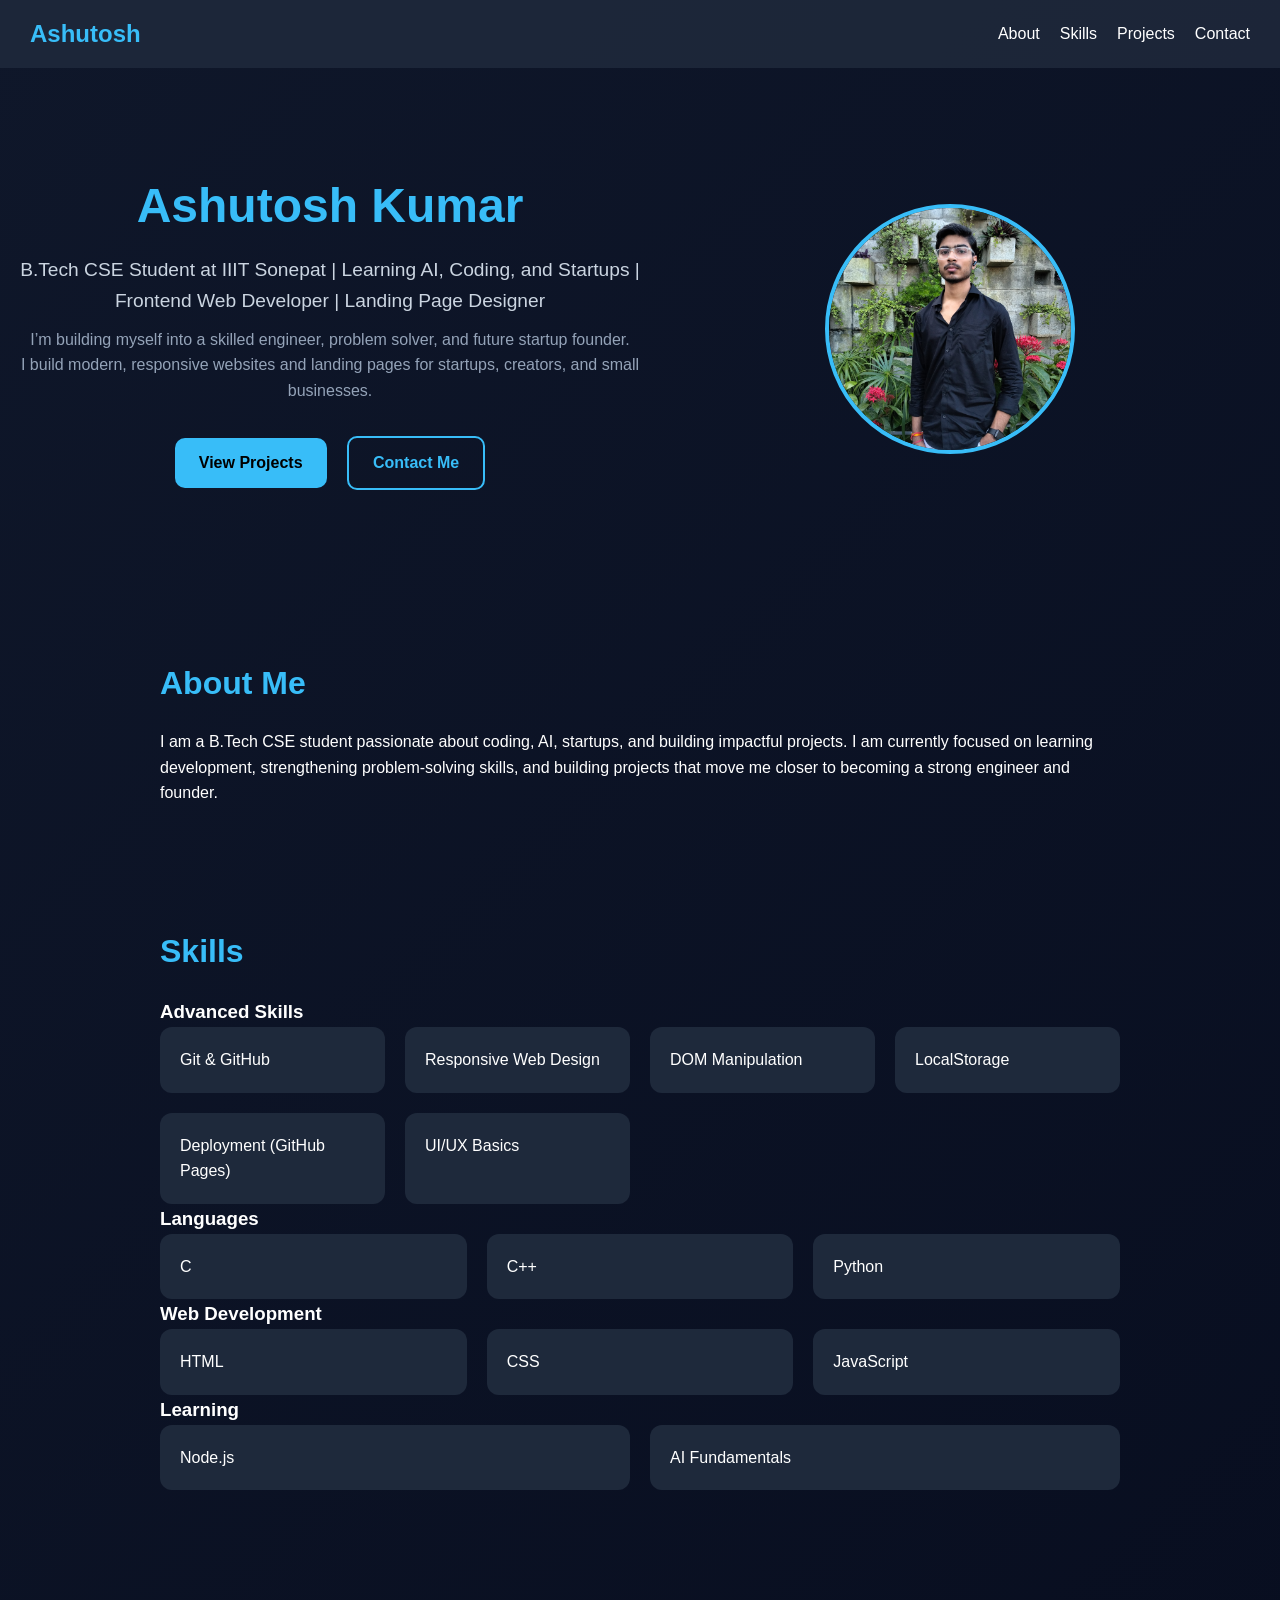
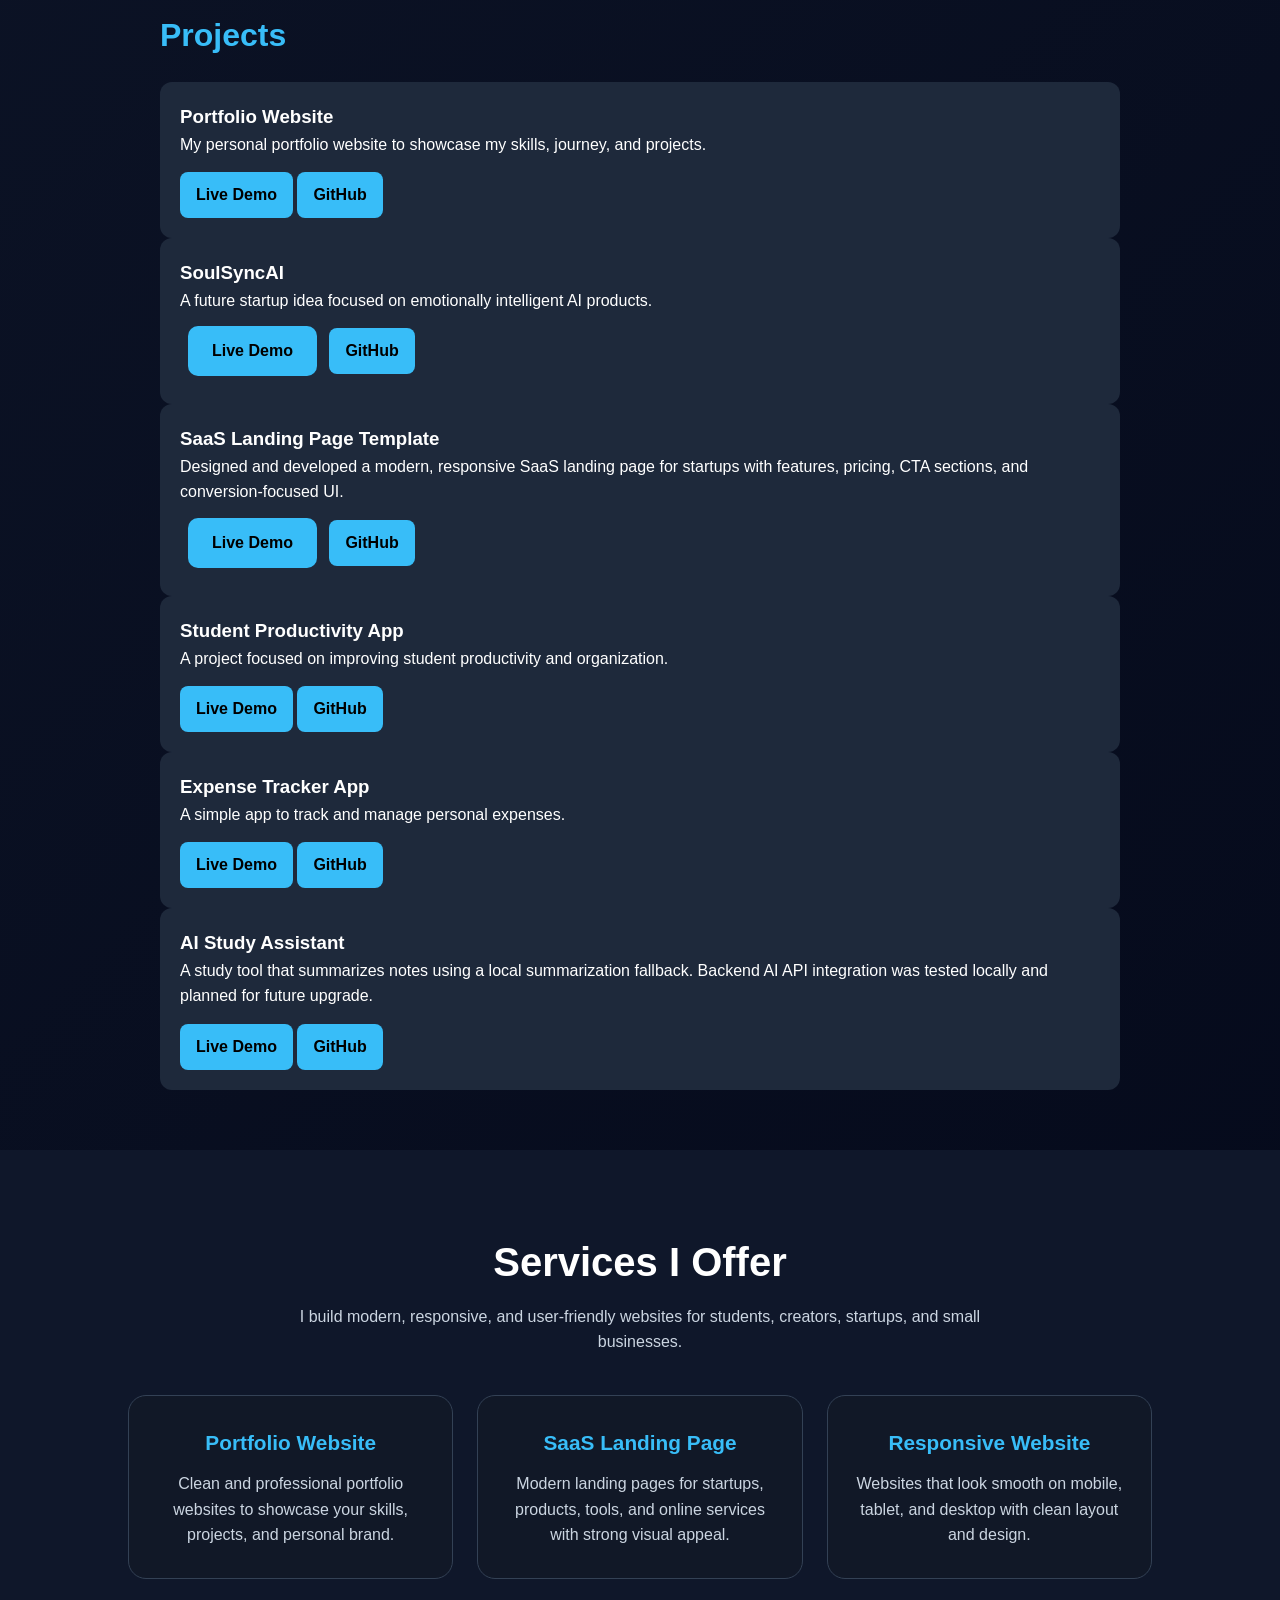
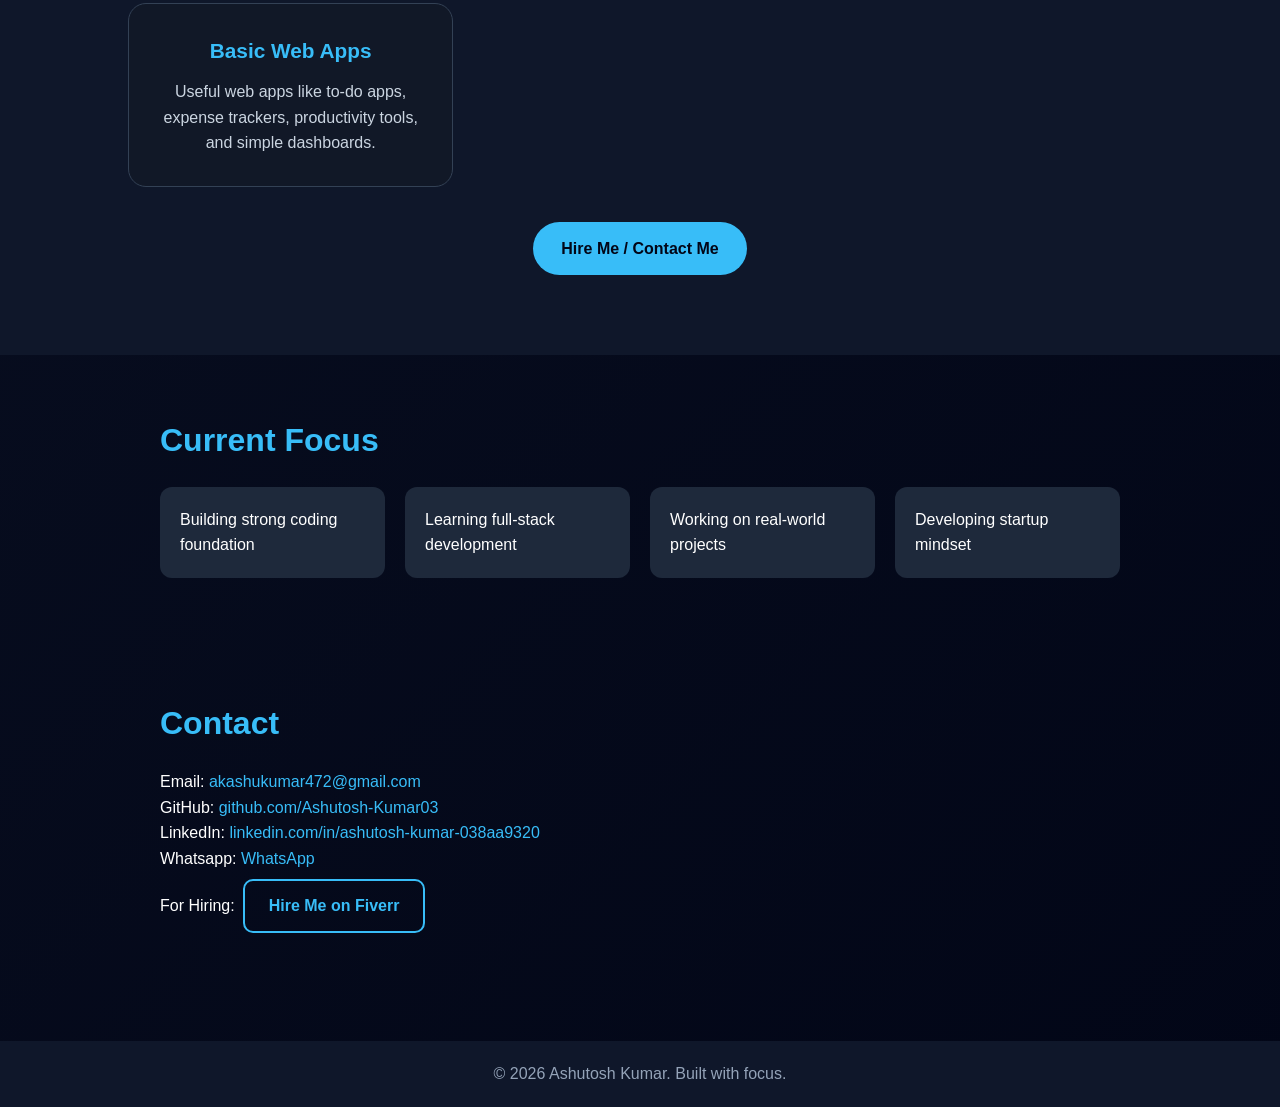
==== commit 76ed52ef: "Upgrade portfolio projects" ====
--- a/index.html
+++ b/index.html
@@ -152,7 +152,14 @@
   </div>
 </div>
 
-
+<div class="card">
+        <h3>AI Study Assistant</h3>
+<p>A study tool that summarizes notes using a local summarization fallback. Backend AI API integration was tested locally and planned for future upgrade.</p>
+        <a href="https://ashutosh-kumar03.github.io/ai-study-assistant/" class="project-btn">Live Demo</a>
+        <a href="https://github.com/Ashutosh-Kumar03/ai-study-assistant" target="_blank" class="project-btn">
+      GitHub
+    </a>
+  </div>
 </div>
 
     </div>
